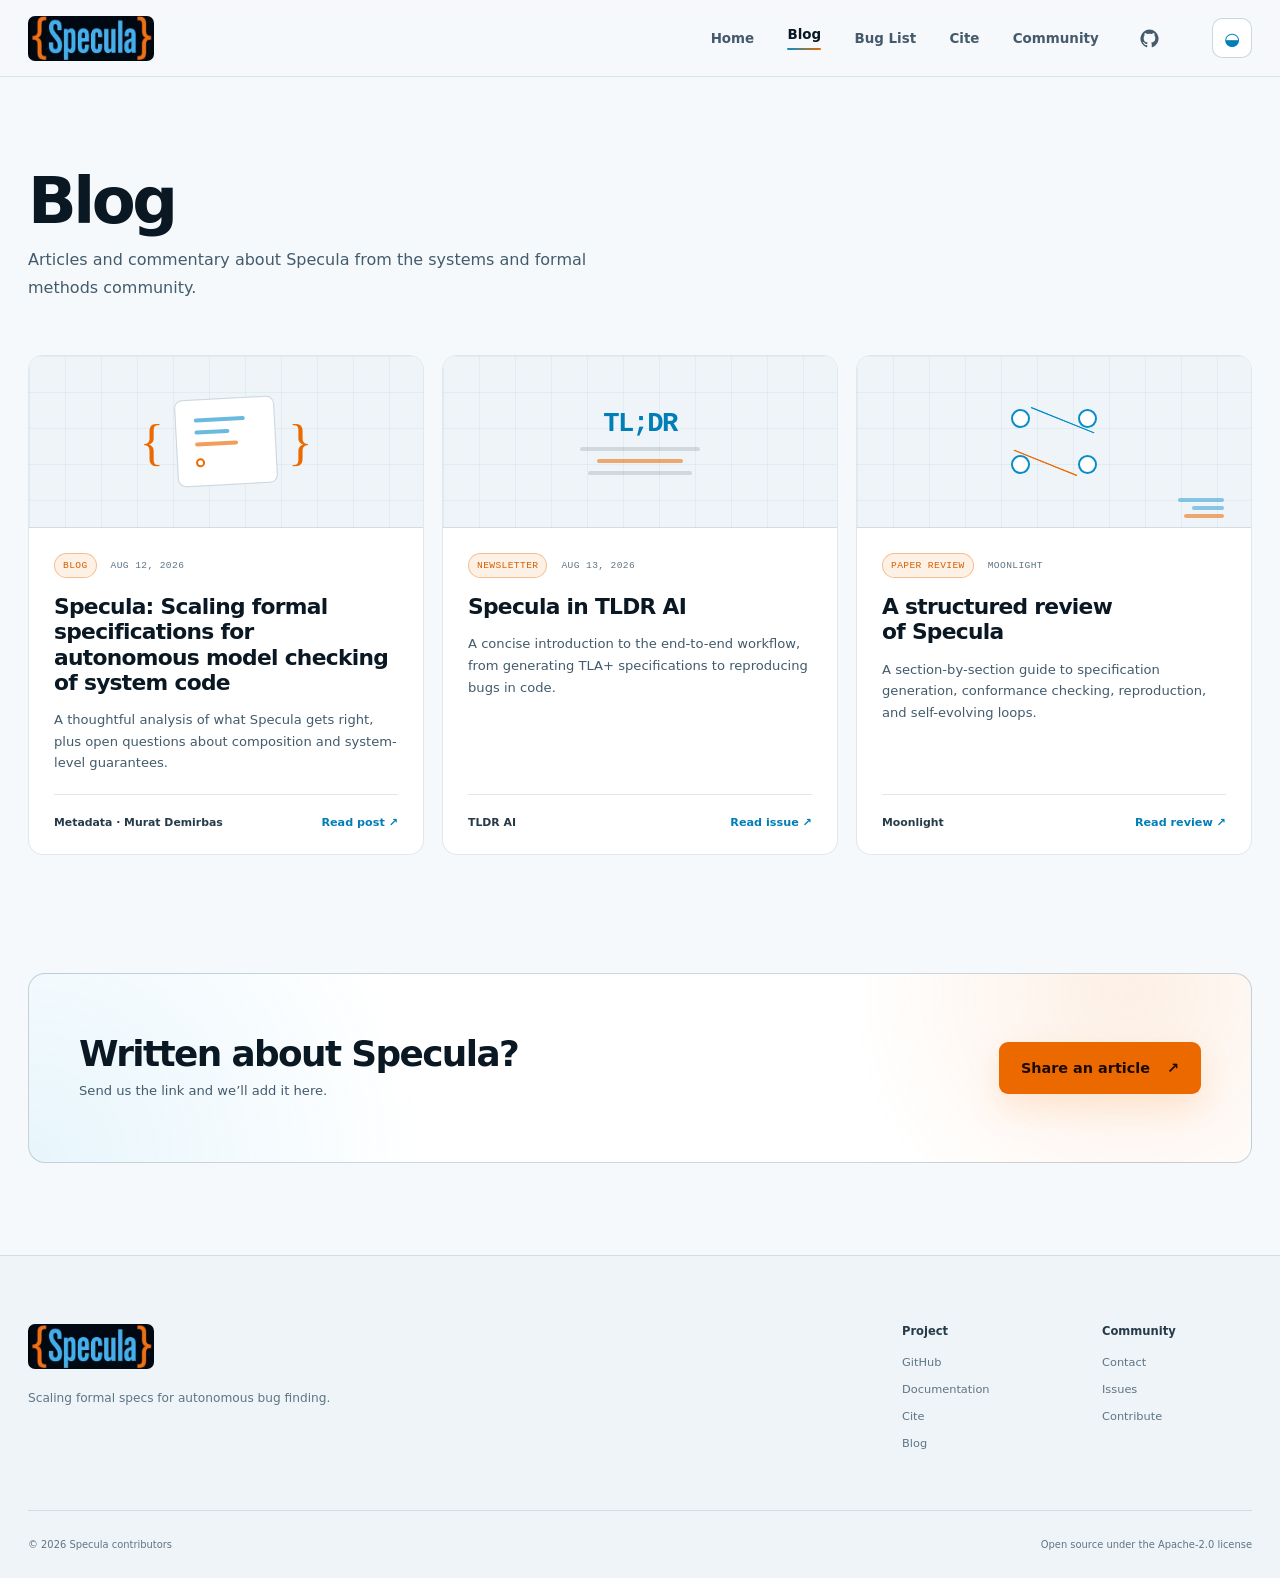
==== blog/index.html @ e52427b1 "Follow system color scheme by default" ====
<!doctype html>
<html lang="en" data-theme="dark">
  <head>
    <meta charset="UTF-8" />
    <meta name="viewport" content="width=device-width, initial-scale=1" />
    <meta
      name="description"
      content="Independent articles, reviews, and community perspectives about Specula."
    />
    <meta name="theme-color" content="#050d16" />
    <meta property="og:title" content="Specula Blog — Community writing and coverage" />
    <meta
      property="og:description"
      content="Independent articles, reviews, and community perspectives about Specula."
    />
    <meta property="og:type" content="website" />
    <meta property="og:url" content="https://specula.info/blog/" />
    <meta name="twitter:card" content="summary" />
    <meta name="twitter:title" content="Specula Blog — Community writing and coverage" />
    <meta
      name="twitter:description"
      content="Independent articles, reviews, and community perspectives about Specula."
    />
    <title>Specula Blog — Community writing and coverage</title>
    <link rel="icon" href="../assets/favicon.png" type="image/png" />
    <script>
      (() => {
        let savedTheme = null;
        try {
          savedTheme = localStorage.getItem("specula-theme");
        } catch (_) {}

        const theme =
          savedTheme === "light" || savedTheme === "dark"
            ? savedTheme
            : window.matchMedia?.("(prefers-color-scheme: dark)").matches
              ? "dark"
              : "light";

        document.documentElement.dataset.theme = theme;
        document
          .querySelector('meta[name="theme-color"]')
          ?.setAttribute("content", theme === "light" ? "#f6f9fb" : "#050d16");
      })();
    </script>
    <link rel="stylesheet" href="../styles.css" />
  </head>
  <body>
    <a class="skip-link" href="#main">Skip to content</a>

    <header class="site-header">
      <div class="nav-shell">
        <a class="brand" href="../" aria-label="Specula home">
          <img src="../assets/specula-wordmark.webp" alt="Specula" width="287" height="127" />
        </a>

        <nav aria-label="Primary navigation">
          <a href="../">Home</a>
          <a class="nav-current" href="./" aria-current="page">Blog</a>
          <a href="../#bugs">Bug List</a>
          <a href="../#cite">Cite</a>
          <a href="../#contact">Community</a>
          <a
            class="github-nav"
            href="https://github.com/specula-org/Specula"
            aria-label="Specula on GitHub"
            title="GitHub"
          >
            <svg viewBox="0 0 24 24" aria-hidden="true">
              <path d="M12 .7a11.5 11.5 0 0 0-3.64 22.4c.58.1.79-.25.79-.56v-2.23c-3.22.7-3.9-1.37-3.9-1.37-.53-1.34-1.29-1.7-1.29-1.7-1.05-.72.08-.7.08-.7 1.16.08 1.78 1.2 1.78 1.2 1.03 1.77 2.71 1.26 3.37.96.1-.75.4-1.26.74-1.55-2.58-.3-5.29-1.29-5.29-5.73 0-1.27.45-2.3 1.19-3.11-.12-.29-.52-1.47.11-3.08 0 0 .97-.31 3.16 1.19a10.9 10.9 0 0 1 5.76 0c2.19-1.5 3.16-1.19 3.16-1.19.63 1.61.23 2.79.11 3.08.74.81 1.19 1.84 1.19 3.11 0 4.45-2.72 5.43-5.3 5.72.42.36.79 1.06.79 2.14v3.26c0 .31.21.67.8.56A11.5 11.5 0 0 0 12 .7Z" />
            </svg>
          </a>
        </nav>

        <div class="header-actions">
          <button
            class="theme-toggle"
            type="button"
            aria-label="Switch to light mode"
            aria-pressed="false"
            title="Switch color theme"
          >
            <span class="theme-icon theme-icon-sun" aria-hidden="true">☼</span>
            <span class="theme-icon theme-icon-moon" aria-hidden="true">◒</span>
          </button>
        </div>
      </div>
    </header>

    <main id="main" class="blog-main">
      <section class="blog-hero section-shell" aria-labelledby="blog-title">
        <h1 id="blog-title" class="reveal">Blog</h1>
        <p class="blog-lede reveal">
          Articles and commentary about Specula from the systems and formal methods community.
        </p>
      </section>

      <section class="writing-section section-shell" aria-labelledby="writing-title">
        <h2 id="writing-title" class="sr-only">Writing about Specula</h2>
        <div class="writing-grid">
          <article class="writing-card reveal">
            <div class="writing-visual visual-metadata" aria-hidden="true">
              <span>{</span>
              <div><i></i><i></i><i></i><b></b></div>
              <span>}</span>
            </div>
            <div class="writing-copy">
              <div class="post-meta"><span class="post-kind">Blog</span><span>Aug 12, 2026</span></div>
              <h3>Specula: Scaling formal specifications for autonomous model checking of system code</h3>
              <p>
                A thoughtful analysis of what Specula gets right, plus open
                questions about composition and system-level guarantees.
              </p>
              <div class="writing-footer"><strong>Metadata · Murat Demirbas</strong><a href="https://muratbuffalo.blogspot.com/2026/08/specula-scaling-formal-specifications.html">Read post ↗</a></div>
            </div>
          </article>

          <article class="writing-card reveal">
            <div class="writing-visual visual-newsletter" aria-hidden="true">
              <strong>TL;DR</strong><span></span><span></span><span></span>
            </div>
            <div class="writing-copy">
              <div class="post-meta"><span class="post-kind">Newsletter</span><span>Aug 13, 2026</span></div>
              <h3>Specula in TLDR AI</h3>
              <p>
                A concise introduction to the end-to-end workflow, from
                generating TLA+ specifications to reproducing bugs in code.
              </p>
              <div class="writing-footer"><strong>TLDR AI</strong><a href="https://ai.tldr.tech/p/2026-08-13-tldr-ai">Read issue ↗</a></div>
            </div>
          </article>

          <article class="writing-card reveal">
            <div class="writing-visual visual-review" aria-hidden="true">
              <div><span></span><span></span><span></span><span></span></div>
              <i></i><i></i><i></i>
            </div>
            <div class="writing-copy">
              <div class="post-meta"><span class="post-kind">Paper review</span><span>Moonlight</span></div>
              <h3>A structured review of Specula</h3>
              <p>
                A section-by-section guide to specification generation,
                conformance checking, reproduction, and self-evolving loops.
              </p>
              <div class="writing-footer"><strong>Moonlight</strong><a href="https://www.themoonlight.io/en/review/specula-scaling-formal-specifications-for-autonomous-model-checking-of-system-code">Read review ↗</a></div>
            </div>
          </article>
        </div>
      </section>

      <section class="submit-writing submit-writing-compact section-shell reveal">
        <div>
          <h2>Written about Specula?</h2>
          <p>Send us the link and we’ll add it here.</p>
        </div>
        <a class="button button-primary" href="https://github.com/specula-org/Specula/issues">
          Share an article <span aria-hidden="true">↗</span>
        </a>
      </section>
    </main>

    <footer class="site-footer">
      <div class="section-shell footer-grid">
        <div class="footer-brand">
          <a class="brand" href="../" aria-label="Specula home">
            <img src="../assets/specula-wordmark.webp" alt="Specula" width="287" height="127" loading="lazy" decoding="async" />
          </a>
          <p>Scaling formal specs for autonomous bug finding.</p>
        </div>
        <div class="footer-links">
          <div>
            <strong>Project</strong>
            <a href="https://github.com/specula-org/Specula">GitHub</a>
            <a href="https://github.com/specula-org/Specula/blob/main/docs/Usage.md">Documentation</a>
            <a href="../#cite">Cite</a>
            <a href="./">Blog</a>
          </div>
          <div>
            <strong>Community</strong>
            <a href="../#contact">Contact</a>
            <a href="https://github.com/specula-org/Specula/issues">Issues</a>
            <a href="https://github.com/specula-org/Specula/blob/main/CONTRIBUTING.md">Contribute</a>
          </div>
        </div>
      </div>
      <div class="section-shell footer-bottom">
        <span>© 2026 Specula contributors</span>
        <span>Open source under the Apache-2.0 license</span>
      </div>
    </footer>

    <script src="../script.js" defer></script>
  </body>
</html>
---- styles.css ----
:root {
  color-scheme: dark;
  --bg: #050d16;
  --bg-elevated: #08131f;
  --surface: #0a1724;
  --surface-2: #0d1c2c;
  --surface-3: #102235;
  --text: #f3f7fa;
  --text-soft: #c9d5df;
  --muted: #8da1b2;
  --muted-strong: #a9b9c6;
  --line: rgba(139, 181, 211, 0.15);
  --line-strong: rgba(139, 181, 211, 0.26);
  --blue: #42baf3;
  --blue-bright: #74d1ff;
  --blue-faint: rgba(66, 186, 243, 0.1);
  --orange: #ff7900;
  --orange-bright: #ff9b3f;
  --orange-faint: rgba(255, 121, 0, 0.1);
  --green: #57d58c;
  --shadow: 0 28px 80px rgba(0, 0, 0, 0.38);
  --header-bg: rgba(5, 13, 22, 0.78);
  --grid-color: rgba(102, 163, 202, 0.055);
  --section-width: 1240px;
  font-family:
    Inter, "SF Pro Display", "SF Pro Text", ui-sans-serif, system-ui,
    -apple-system, BlinkMacSystemFont, "Segoe UI", sans-serif;
  font-synthesis: none;
}

:root[data-theme="light"] {
  color-scheme: light;
  --bg: #f6f9fb;
  --bg-elevated: #eef4f8;
  --surface: #ffffff;
  --surface-2: #f2f7fa;
  --surface-3: #e8f1f7;
  --text: #0a1824;
  --text-soft: #263a49;
  --muted: #5f7484;
  --muted-strong: #435b6c;
  --line: rgba(15, 65, 95, 0.12);
  --line-strong: rgba(15, 65, 95, 0.21);
  --blue: #078dca;
  --blue-bright: #007eb8;
  --blue-faint: rgba(20, 161, 224, 0.1);
  --orange: #ec6900;
  --orange-bright: #d65f00;
  --orange-faint: rgba(236, 105, 0, 0.1);
  --green: #14864a;
  --shadow: 0 26px 70px rgba(25, 67, 92, 0.14);
  --header-bg: rgba(246, 249, 251, 0.86);
  --grid-color: rgba(10, 94, 138, 0.055);
}

* {
  box-sizing: border-box;
}

html {
  background: var(--bg);
  overflow-x: clip;
  scroll-behavior: smooth;
  scroll-padding-top: 92px;
}

body {
  min-width: 320px;
  min-height: 100vh;
  margin: 0;
  overflow-x: hidden;
  color: var(--text);
  background: var(--bg);
  transition: color 220ms ease, background-color 220ms ease;
}

body::before {
  position: fixed;
  inset: 0;
  z-index: -2;
  content: "";
  pointer-events: none;
  background-image:
    linear-gradient(var(--grid-color) 1px, transparent 1px),
    linear-gradient(90deg, var(--grid-color) 1px, transparent 1px);
  background-size: 56px 56px;
  mask-image: linear-gradient(to bottom, black, transparent 90%);
}

body::after {
  position: absolute;
  top: -180px;
  left: 55%;
  z-index: -1;
  width: 760px;
  height: 640px;
  border-radius: 50%;
  content: "";
  pointer-events: none;
  background: radial-gradient(circle, rgba(52, 174, 233, 0.12), transparent 66%);
  transform: translateX(-20%);
}

button,
a {
  -webkit-tap-highlight-color: transparent;
}

button {
  color: inherit;
  font: inherit;
}

a {
  color: inherit;
  text-decoration: none;
}

a:focus-visible,
button:focus-visible {
  outline: 3px solid rgba(66, 186, 243, 0.54);
  outline-offset: 4px;
}

.skip-link {
  position: fixed;
  top: 10px;
  left: 10px;
  z-index: 100;
  padding: 10px 14px;
  border-radius: 7px;
  color: #06101a;
  background: var(--blue-bright);
  transform: translateY(-150%);
}

.skip-link:focus {
  transform: translateY(0);
}

.section-shell,
.nav-shell {
  width: min(var(--section-width), calc(100% - 56px));
  margin-inline: auto;
}

.site-header {
  position: sticky;
  top: 0;
  z-index: 50;
  border-bottom: 1px solid var(--line);
  background: var(--header-bg);
  backdrop-filter: blur(20px) saturate(140%);
}

.nav-shell {
  display: grid;
  grid-template-columns: auto 1fr auto;
  gap: 46px;
  align-items: center;
  min-height: 76px;
}

.brand {
  display: inline-flex;
  flex: 0 0 auto;
  overflow: hidden;
  align-items: center;
  width: 126px;
  height: 45px;
  border-radius: 7px;
  background: #030c15;
}

.brand img {
  display: block;
  width: 100%;
  height: auto;
}

nav {
  display: flex;
  gap: clamp(20px, 2.6vw, 36px);
  align-items: center;
  justify-content: flex-end;
  color: var(--muted-strong);
  font-size: 0.84rem;
  font-weight: 650;
}

nav a {
  transition: color 160ms ease;
}

nav a:hover {
  color: var(--text);
}

.nav-current {
  color: var(--text);
}

.nav-current::after {
  display: block;
  width: 100%;
  height: 2px;
  margin-top: 6px;
  border-radius: 2px;
  content: "";
  background: linear-gradient(90deg, var(--blue), var(--orange));
}

.github-nav {
  display: grid;
  width: 34px;
  height: 34px;
  place-items: center;
  border-radius: 8px;
}

.github-nav:hover {
  background: var(--blue-faint);
}

.github-nav svg {
  width: 19px;
  height: 19px;
  fill: currentColor;
}

.header-actions {
  display: flex;
  gap: 10px;
  align-items: center;
}

.theme-toggle {
  position: relative;
  display: grid;
  width: 40px;
  height: 40px;
  padding: 0;
  overflow: hidden;
  place-items: center;
  border: 1px solid var(--line-strong);
  border-radius: 10px;
  cursor: pointer;
  background: var(--surface);
  transition: border-color 160ms ease, transform 160ms ease;
}

.theme-toggle:hover {
  border-color: rgba(66, 186, 243, 0.52);
  transform: translateY(-1px);
}

.theme-icon {
  position: absolute;
  display: grid;
  place-items: center;
  color: var(--blue-bright);
  font-size: 1.12rem;
  transition: opacity 180ms ease, transform 220ms ease;
}

.theme-icon-sun {
  opacity: 1;
  transform: rotate(0deg) scale(1);
}

.theme-icon-moon {
  opacity: 0;
  transform: rotate(-50deg) scale(0.65);
}

:root[data-theme="light"] .theme-icon-sun {
  opacity: 0;
  transform: rotate(50deg) scale(0.65);
}

:root[data-theme="light"] .theme-icon-moon {
  opacity: 1;
  transform: rotate(0deg) scale(1);
}

.header-cta {
  display: inline-flex;
  gap: 11px;
  align-items: center;
  min-height: 40px;
  padding: 0 15px;
  border-radius: 9px;
  color: #1b0b00;
  background: var(--orange);
  font-size: 0.82rem;
  font-weight: 760;
  transition: background-color 160ms ease, transform 160ms ease;
}

.header-cta:hover {
  background: #ff8c22;
  transform: translateY(-1px);
}

.hero {
  display: grid;
  grid-template-columns: minmax(0, 0.94fr) minmax(520px, 1.06fr);
  gap: clamp(50px, 6vw, 90px);
  align-items: center;
  min-height: auto;
  padding-block: 80px 28px;
}

.hero-copy {
  position: relative;
  z-index: 2;
  max-width: 680px;
}

.hero-copy > h1 {
  margin-top: 0;
}

.eyebrow {
  display: flex;
  gap: 10px;
  align-items: center;
  margin: 0;
  color: var(--blue);
  font-family: ui-monospace, "SFMono-Regular", Menlo, Consolas, monospace;
  font-size: 0.7rem;
  font-weight: 680;
  letter-spacing: 0.09em;
  text-transform: uppercase;
}

.eyebrow > span {
  width: 17px;
  height: 2px;
  background: linear-gradient(90deg, var(--blue), var(--orange));
}

h1,
h2,
h3,
p {
  text-wrap: pretty;
}

h1 {
  max-width: 690px;
  margin: 26px 0 25px;
  font-size: clamp(3.35rem, 4.7vw, 5rem);
  font-weight: 740;
  line-height: 0.97;
  letter-spacing: -0.058em;
}

h1 span {
  display: block;
}

.hero-title-main {
  color: var(--text);
}

.hero-title-accent {
  margin-top: 0.14em;
  color: var(--blue-bright);
  font-size: 0.83em;
  line-height: 1.02;
}

.hero-title-accent em {
  color: var(--orange-bright);
  font-style: normal;
}

.hero-lede {
  max-width: 650px;
  margin: 0;
  color: var(--muted-strong);
  font-size: clamp(1.05rem, 1.4vw, 1.22rem);
  line-height: 1.72;
}

.hero-actions {
  display: flex;
  flex-wrap: wrap;
  gap: 13px;
  margin-top: 35px;
}

.button {
  display: inline-flex;
  gap: 17px;
  align-items: center;
  justify-content: center;
  min-height: 52px;
  padding-inline: 21px;
  border: 1px solid transparent;
  border-radius: 9px;
  font-size: 0.9rem;
  font-weight: 760;
  transition: border-color 160ms ease, background-color 160ms ease, transform 160ms ease;
}

.button:hover {
  transform: translateY(-2px);
}

.button-primary {
  color: #1b0b00;
  background: var(--orange);
  box-shadow: 0 14px 34px rgba(255, 121, 0, 0.15);
}

.button-primary:hover {
  background: #ff8c22;
}

.button-secondary {
  border-color: var(--line-strong);
  color: var(--text-soft);
  background: var(--surface);
}

.button-secondary:hover {
  border-color: rgba(66, 186, 243, 0.48);
  background: var(--surface-2);
}

.github-mark {
  color: var(--blue);
}

.hero-note {
  margin: 19px 0 0;
  color: var(--muted);
  font-size: 0.76rem;
}

.hero-visual {
  position: relative;
  min-width: 0;
}

.visual-glow {
  position: absolute;
  inset: 12% 3% 2% 12%;
  z-index: -1;
  border-radius: 40%;
  background: radial-gradient(circle at 45% 40%, rgba(58, 185, 246, 0.17), transparent 58%);
  filter: blur(25px);
}

.terminal-card {
  position: relative;
  overflow: hidden;
  border: 1px solid var(--line-strong);
  border-radius: 16px;
  background: linear-gradient(145deg, color-mix(in srgb, var(--surface-2) 96%, transparent), var(--surface));
  box-shadow: var(--shadow);
}

.terminal-card::before {
  position: absolute;
  top: 0;
  left: 8%;
  width: 76%;
  height: 1px;
  content: "";
  background: linear-gradient(90deg, transparent, var(--blue), transparent);
}

.terminal-bar {
  display: grid;
  grid-template-columns: 80px 1fr auto;
  align-items: center;
  min-height: 49px;
  padding-inline: 17px;
  border-bottom: 1px solid var(--line);
  color: var(--muted);
  font-family: ui-monospace, "SFMono-Regular", Menlo, Consolas, monospace;
  font-size: 0.66rem;
}

.window-dots {
  display: flex;
  gap: 6px;
}

.window-dots i {
  width: 7px;
  height: 7px;
  border-radius: 50%;
  background: var(--line-strong);
}

.window-dots i:first-child {
  background: var(--orange);
}

.terminal-state {
  display: inline-flex;
  gap: 7px;
  align-items: center;
  color: var(--muted-strong);
}

.terminal-state i {
  width: 6px;
  height: 6px;
  border-radius: 50%;
  background: var(--green);
  box-shadow: 0 0 12px color-mix(in srgb, var(--green) 45%, transparent);
}

.command-line {
  display: flex;
  gap: 13px;
  align-items: center;
  min-height: 64px;
  padding-inline: 20px;
  border-bottom: 1px solid var(--line);
  background: color-mix(in srgb, var(--blue-faint) 38%, transparent);
  font-family: ui-monospace, "SFMono-Regular", Menlo, Consolas, monospace;
  font-size: clamp(0.68rem, 1.05vw, 0.78rem);
}

.prompt {
  flex: 0 0 auto;
  color: var(--orange);
  font-weight: 750;
}

.command-line code {
  overflow: hidden;
  color: var(--text-soft);
  text-overflow: ellipsis;
  white-space: nowrap;
}

.run-steps {
  padding: 8px 20px;
  margin: 0;
  list-style: none;
}

.run-steps li {
  position: relative;
  display: grid;
  grid-template-columns: 30px 31px 1fr auto;
  gap: 12px;
  align-items: center;
  min-height: 78px;
  border-bottom: 1px solid var(--line);
}

.run-steps li:last-child {
  border-bottom: 0;
}

.run-steps li:not(:last-child)::after {
  position: absolute;
  bottom: -5px;
  left: 43px;
  z-index: 2;
  width: 1px;
  height: 11px;
  content: "";
  background: var(--line-strong);
}

.run-index,
.run-label,
.run-meta {
  font-family: ui-monospace, "SFMono-Regular", Menlo, Consolas, monospace;
}

.run-index {
  color: var(--muted);
  font-size: 0.62rem;
}

.run-icon {
  display: grid;
  width: 28px;
  height: 28px;
  place-items: center;
  border: 1px solid color-mix(in srgb, var(--blue) 36%, transparent);
  border-radius: 7px;
  color: var(--blue-bright);
  background: var(--blue-faint);
  font-size: 0.66rem;
  font-style: normal;
  font-weight: 780;
}

.run-label {
  display: block;
  margin-bottom: 5px;
  color: var(--muted);
  font-size: 0.58rem;
  letter-spacing: 0.06em;
}

.run-steps strong {
  display: block;
  color: var(--text-soft);
  font-size: 0.79rem;
  font-weight: 650;
}

.run-meta {
  color: var(--muted);
  font-size: 0.58rem;
}

.is-alert .run-icon {
  border-color: color-mix(in srgb, var(--orange) 48%, transparent);
  color: var(--orange-bright);
  background: var(--orange-faint);
}

.is-confirmed .run-icon {
  border-color: color-mix(in srgb, var(--green) 45%, transparent);
  color: var(--green);
  background: color-mix(in srgb, var(--green) 9%, transparent);
}

.is-confirmed .run-meta {
  color: var(--green);
}

.terminal-result {
  display: grid;
  grid-template-columns: 32px 1fr;
  gap: 12px;
  align-items: center;
  min-height: 67px;
  padding-inline: 20px;
  border-top: 1px solid color-mix(in srgb, var(--orange) 28%, transparent);
  background: var(--orange-faint);
}

.result-mark {
  display: grid;
  width: 28px;
  height: 28px;
  place-items: center;
  border: 1px solid color-mix(in srgb, var(--orange) 45%, transparent);
  border-radius: 50%;
  color: var(--orange-bright);
}

.terminal-result div > span {
  display: block;
  margin-bottom: 3px;
  color: var(--orange-bright);
  font-family: ui-monospace, "SFMono-Regular", Menlo, Consolas, monospace;
  font-size: 0.57rem;
  letter-spacing: 0.06em;
  text-transform: uppercase;
}

.terminal-result strong {
  color: var(--text-soft);
  font-size: 0.72rem;
  font-weight: 620;
}

.float-card {
  position: absolute;
  display: flex;
  gap: 9px;
  align-items: center;
  min-height: 38px;
  padding-inline: 12px;
  border: 1px solid var(--line-strong);
  border-radius: 9px;
  background: var(--surface);
  box-shadow: 0 16px 38px rgba(0, 0, 0, 0.2);
  font-family: ui-monospace, "SFMono-Regular", Menlo, Consolas, monospace;
  font-size: 0.57rem;
}

.float-card span {
  color: var(--blue);
}

.float-card strong {
  color: var(--text-soft);
  font-size: 0.64rem;
}

.float-card-model {
  top: 25%;
  right: -31px;
}

.float-card-bug {
  right: 34px;
  bottom: -22px;
}

.float-card-bug span {
  color: var(--orange);
}

/* Specula's hero illustration replaces the earlier terminal mockup. */
.hero-visual {
  display: grid;
  width: min(100%, 650px);
  min-width: 0;
  margin: 0;
  place-items: center;
  isolation: isolate;
}

.hero-visual::before {
  position: absolute;
  inset: 13% 9% 8% 11%;
  z-index: -2;
  border: 1px solid var(--line);
  border-radius: 50%;
  content: "";
  background:
    radial-gradient(circle at 50% 48%, var(--blue-faint), transparent 62%),
    color-mix(in srgb, var(--surface) 42%, transparent);
}

.hero-visual::after {
  position: absolute;
  inset: 20% 16% 15% 18%;
  z-index: -1;
  border: 1px dashed color-mix(in srgb, var(--blue) 22%, transparent);
  border-radius: 50%;
  content: "";
  animation: orbit-spin 36s linear infinite;
}

.hero-visual > img {
  display: block;
  width: 100%;
  height: auto;
  filter:
    drop-shadow(0 24px 34px rgba(0, 0, 0, 0.2))
    drop-shadow(0 0 22px color-mix(in srgb, var(--blue) 8%, transparent));
}

.hero-visual .visual-glow {
  inset: 18% 6% 10% 10%;
  z-index: -3;
  border-radius: 45%;
  background: radial-gradient(circle at 52% 46%, rgba(58, 185, 246, 0.2), transparent 64%);
  filter: blur(30px);
}

.illustration-label {
  position: absolute;
  display: flex;
  gap: 8px;
  align-items: center;
  min-height: 34px;
  padding: 7px 10px;
  border: 1px solid var(--line-strong);
  border-radius: 8px;
  background: color-mix(in srgb, var(--surface) 90%, transparent);
  box-shadow: 0 12px 30px rgba(0, 0, 0, 0.14);
  backdrop-filter: blur(10px);
  white-space: nowrap;
}

.illustration-label span {
  color: var(--orange);
  font-family: ui-monospace, "SFMono-Regular", Menlo, Consolas, monospace;
  font-size: 0.5rem;
}

.illustration-label strong {
  color: var(--text-soft);
  font-size: 0.62rem;
  font-weight: 680;
}

.label-code {
  top: 9%;
  left: 0;
}

.label-spec {
  bottom: 12%;
  left: 28%;
}

.label-check {
  top: 3%;
  right: 0;
}

.label-bug {
  right: 1%;
  bottom: 2%;
}

.sr-only {
  position: absolute;
  width: 1px;
  height: 1px;
  padding: 0;
  overflow: hidden;
  clip: rect(0, 0, 0, 0);
  white-space: nowrap;
  border: 0;
}

.signal-strip {
  padding-block: 20px 72px;
  border-bottom: 1px solid var(--line);
  background: color-mix(in srgb, var(--surface) 32%, transparent);
}

.signal-grid {
  display: grid;
  grid-template-columns: repeat(3, 1fr);
  gap: clamp(24px, 4vw, 58px);
}

.signal-grid > article {
  display: flex;
  flex-direction: column;
  align-items: center;
  min-height: 286px;
  padding: 35px 25px 31px;
  border: 1px solid transparent;
  border-radius: 18px;
  text-align: center;
  transition:
    border-color 180ms ease,
    background-color 180ms ease,
    box-shadow 180ms ease,
    transform 180ms ease;
}

.signal-grid > article:hover {
  border-color: var(--line);
  background: color-mix(in srgb, var(--surface) 76%, transparent);
  box-shadow: 0 22px 52px rgba(0, 0, 0, 0.09);
  transform: translateY(-4px);
}

.feature-icon {
  display: grid;
  width: 118px;
  height: 108px;
  margin-bottom: 23px;
  place-items: center;
}

.feature-icon img {
  display: block;
  width: 100%;
  height: 100%;
  object-fit: contain;
  filter: drop-shadow(0 12px 18px rgba(0, 0, 0, 0.12));
}

.signal-copy h2 {
  margin: 0 0 15px;
  color: var(--text);
  font-size: clamp(1.35rem, 1.8vw, 1.65rem);
  font-weight: 700;
  line-height: 1.16;
  letter-spacing: -0.025em;
}

.signal-copy p {
  max-width: 34ch;
  margin: 0;
  color: var(--muted-strong);
  font-size: 0.96rem;
  line-height: 1.68;
}

.value-section,
.outcomes-section,
.start-section {
  padding-block: 136px;
}

.section-heading {
  display: grid;
  grid-template-columns: 1.25fr 0.75fr;
  gap: clamp(50px, 9vw, 140px);
  align-items: end;
  margin-bottom: 64px;
}

.section-heading h2,
.outcomes-copy h2,
.start-copy h2,
.closing-section h2 {
  margin: 20px 0 0;
  font-size: clamp(2.45rem, 4.1vw, 4.25rem);
  line-height: 1.03;
  letter-spacing: -0.052em;
}

.section-heading > p,
.outcomes-copy > p,
.start-copy > p {
  margin: 0;
  color: var(--muted-strong);
  font-size: 0.98rem;
  line-height: 1.72;
}

.value-grid {
  display: grid;
  grid-template-columns: repeat(2, 1fr);
  gap: 18px;
}

.value-card {
  position: relative;
  display: grid;
  min-height: 500px;
  padding: 30px;
  overflow: hidden;
  border: 1px solid var(--line);
  border-radius: 15px;
  background: linear-gradient(145deg, var(--surface-2), var(--surface));
}

.value-card-wide {
  grid-column: 1 / -1;
  grid-template-columns: 0.95fr 1.05fr;
  gap: 65px;
  align-items: center;
  min-height: 430px;
}

.card-number {
  position: absolute;
  top: 25px;
  right: 27px;
  color: var(--muted);
  font-family: ui-monospace, "SFMono-Regular", Menlo, Consolas, monospace;
  font-size: 0.64rem;
}

.card-copy {
  position: relative;
  z-index: 2;
  align-self: end;
}

.value-card-wide .card-copy {
  align-self: center;
  padding-right: 34px;
}

.card-copy > p {
  margin: 0 0 12px;
  color: var(--orange);
  font-family: ui-monospace, "SFMono-Regular", Menlo, Consolas, monospace;
  font-size: 0.64rem;
  font-weight: 720;
  letter-spacing: 0.08em;
}

.card-copy h3 {
  max-width: 490px;
  margin: 0 0 15px;
  font-size: clamp(1.45rem, 2vw, 2.15rem);
  line-height: 1.13;
  letter-spacing: -0.032em;
}

.card-copy > span {
  display: block;
  max-width: 540px;
  color: var(--muted-strong);
  font-size: 0.88rem;
  line-height: 1.68;
}

.code-map {
  position: relative;
  display: grid;
  grid-template-columns: 1fr 72px 1fr;
  gap: 14px;
  align-items: center;
  min-height: 230px;
  padding: 22px;
}

.code-file,
.model-file {
  display: flex;
  flex-direction: column;
  gap: 15px;
  padding: 28px 22px;
  border: 1px solid var(--line-strong);
  border-radius: 11px;
  background: var(--bg-elevated);
  box-shadow: 0 16px 35px rgba(0, 0, 0, 0.13);
}

.code-file span,
.model-file i {
  display: block;
  height: 5px;
  border-radius: 4px;
  background: color-mix(in srgb, var(--blue) 38%, transparent);
}

.code-file span:nth-child(2),
.code-file span:nth-child(5),
.model-file i:nth-of-type(2) {
  width: 64%;
}

.code-file span:nth-child(3) {
  width: 82%;
  background: color-mix(in srgb, var(--orange) 46%, transparent);
}

.model-file b {
  color: var(--orange);
  font-family: ui-monospace, "SFMono-Regular", Menlo, Consolas, monospace;
  font-size: 0.6rem;
  letter-spacing: 0.06em;
}

.map-lines {
  display: flex;
  flex-direction: column;
  gap: 12px;
}

.map-lines i {
  position: relative;
  height: 1px;
  background: linear-gradient(90deg, var(--blue), var(--orange));
}

.map-lines i::after {
  position: absolute;
  top: -3px;
  right: 0;
  width: 7px;
  height: 7px;
  border-radius: 50%;
  content: "";
  background: var(--orange);
}

.state-space {
  position: relative;
  width: 290px;
  height: 245px;
  margin: 13px auto 0;
}

.state-space::before,
.state-space::after {
  position: absolute;
  inset: 32px 35px;
  border: 1px solid var(--line);
  border-radius: 50%;
  content: "";
}

.state-space::after {
  inset: 64px 70px;
}

.state-space span {
  position: absolute;
  z-index: 2;
  width: 12px;
  height: 12px;
  border: 2px solid var(--blue);
  border-radius: 50%;
  background: var(--surface-2);
  box-shadow: 0 0 16px color-mix(in srgb, var(--blue) 28%, transparent);
}

.state-space span:nth-child(1) { top: 22px; left: 137px; }
.state-space span:nth-child(2) { top: 56px; left: 65px; }
.state-space span:nth-child(3) { top: 70px; right: 50px; }
.state-space span:nth-child(4) { top: 116px; left: 122px; }
.state-space span:nth-child(5) { top: 127px; right: 22px; }
.state-space span:nth-child(6) { bottom: 57px; left: 48px; }
.state-space span:nth-child(7) { bottom: 30px; left: 138px; }
.state-space span:nth-child(8) { right: 67px; bottom: 67px; }
.state-space span:nth-child(9) {
  top: 106px;
  left: 186px;
  border-color: var(--orange);
  box-shadow: 0 0 24px color-mix(in srgb, var(--orange) 48%, transparent);
}

.state-space i {
  position: absolute;
  top: 92px;
  left: 64px;
  width: 164px;
  height: 82px;
  border-top: 1px solid color-mix(in srgb, var(--blue) 45%, transparent);
  border-right: 1px solid color-mix(in srgb, var(--orange) 50%, transparent);
  transform: skew(-25deg) rotate(11deg);
}

.trace-visual {
  position: relative;
  display: flex;
  flex-direction: column;
  gap: 30px;
  width: min(390px, 86%);
  margin: 31px auto 0;
  padding: 24px 25px 25px;
  border: 1px solid var(--line);
  border-radius: 11px;
  background: var(--bg-elevated);
}

.trace-visual div {
  display: grid;
  grid-template-columns: 25px 1fr auto;
  gap: 12px;
  align-items: center;
}

.trace-visual span {
  display: grid;
  width: 25px;
  height: 25px;
  place-items: center;
  border: 1px solid var(--line-strong);
  border-radius: 6px;
  color: var(--blue);
  font-family: ui-monospace, "SFMono-Regular", Menlo, Consolas, monospace;
  font-size: 0.58rem;
}

.trace-visual i {
  height: 1px;
  background: linear-gradient(90deg, var(--blue), var(--line-strong));
}

.trace-visual b {
  color: var(--muted);
  font-family: ui-monospace, "SFMono-Regular", Menlo, Consolas, monospace;
  font-size: 0.58rem;
  font-weight: 500;
}

.trace-visual div:nth-child(3) span,
.trace-visual div:nth-child(3) b {
  color: var(--orange);
}

.trace-visual div:nth-child(3) i {
  background: linear-gradient(90deg, var(--orange), var(--line-strong));
}

.trace-visual em {
  position: absolute;
  right: 18px;
  bottom: -15px;
  padding: 8px 11px;
  border: 1px solid color-mix(in srgb, var(--orange) 40%, transparent);
  border-radius: 7px;
  color: var(--orange-bright);
  background: var(--surface);
  font-family: ui-monospace, "SFMono-Regular", Menlo, Consolas, monospace;
  font-size: 0.57rem;
  font-style: normal;
}

.workflow-section {
  padding-block: 132px 142px;
  border-block: 1px solid var(--line);
  background: var(--bg-elevated);
}

.section-heading-centered {
  grid-template-columns: 1.15fr 0.65fr;
}

.workflow-track {
  position: relative;
  display: grid;
  grid-template-columns: repeat(4, 1fr);
  border: 1px solid var(--line);
  border-radius: 15px;
  background: var(--surface);
}

.workflow-track::before {
  position: absolute;
  top: 74px;
  right: 12%;
  left: 12%;
  z-index: 0;
  height: 1px;
  content: "";
  background: linear-gradient(90deg, var(--blue), var(--blue), var(--orange));
}

.workflow-step {
  position: relative;
  z-index: 1;
  min-height: 360px;
  padding: 38px 27px 28px;
  border-right: 1px solid var(--line);
}

.workflow-step:last-child {
  border-right: 0;
}

.step-id {
  position: absolute;
  top: 23px;
  right: 22px;
  color: var(--muted);
  font-family: ui-monospace, "SFMono-Regular", Menlo, Consolas, monospace;
  font-size: 0.58rem;
}

.step-symbol {
  display: grid;
  width: 74px;
  height: 74px;
  margin-bottom: 37px;
  place-items: center;
  border: 1px solid color-mix(in srgb, var(--blue) 45%, transparent);
  border-radius: 50%;
  color: var(--blue-bright);
  background: var(--surface);
  box-shadow: 0 0 0 9px var(--surface);
  font-family: ui-monospace, "SFMono-Regular", Menlo, Consolas, monospace;
  font-size: 0.92rem;
}

.step-symbol-orange {
  border-color: color-mix(in srgb, var(--orange) 50%, transparent);
  color: var(--orange-bright);
}

.workflow-step h3 {
  margin: 0 0 13px;
  font-size: 1.32rem;
  letter-spacing: -0.02em;
}

.workflow-step p {
  min-height: 93px;
  margin: 0 0 26px;
  color: var(--muted-strong);
  font-size: 0.81rem;
  line-height: 1.65;
}

.artifact {
  display: inline-flex;
  padding: 7px 9px;
  border: 1px solid color-mix(in srgb, var(--blue) 24%, transparent);
  border-radius: 6px;
  color: var(--blue);
  background: var(--blue-faint);
  font-family: ui-monospace, "SFMono-Regular", Menlo, Consolas, monospace;
  font-size: 0.58rem;
}

.artifact-orange {
  border-color: color-mix(in srgb, var(--orange) 25%, transparent);
  color: var(--orange-bright);
  background: var(--orange-faint);
}

.outcomes-panel {
  display: grid;
  grid-template-columns: 0.87fr 1.13fr;
  gap: clamp(60px, 10vw, 150px);
  align-items: center;
  padding: clamp(48px, 6vw, 76px);
  border: 1px solid var(--line);
  border-radius: 17px;
  background:
    radial-gradient(circle at 0 0, var(--blue-faint), transparent 35%),
    linear-gradient(145deg, var(--surface-2), var(--surface));
}

.outcomes-copy h2 {
  font-size: clamp(2.3rem, 3.6vw, 3.7rem);
}

.outcomes-copy > p {
  margin-top: 23px;
}

.outcome-links {
  display: flex;
  flex-wrap: wrap;
  gap: 25px;
  align-items: center;
}

.text-link {
  display: inline-flex;
  gap: 13px;
  align-items: center;
  margin-top: 28px;
  padding-bottom: 5px;
  border-bottom: 1px solid color-mix(in srgb, var(--blue) 38%, transparent);
  color: var(--blue-bright);
  font-size: 0.82rem;
  font-weight: 680;
}

.outcome-list {
  display: grid;
  grid-template-columns: repeat(2, 1fr);
  border: 1px solid var(--line);
  border-radius: 12px;
  background: var(--surface);
}

.outcome-list > div {
  min-height: 174px;
  padding: 23px;
  border-right: 1px solid var(--line);
  border-bottom: 1px solid var(--line);
}

.outcome-list > div:nth-child(2n) {
  border-right: 0;
}

.outcome-list > div:nth-child(n + 3) {
  border-bottom: 0;
}

.file-icon {
  display: grid;
  width: 34px;
  height: 34px;
  margin-bottom: 24px;
  place-items: center;
  border: 1px solid color-mix(in srgb, var(--blue) 35%, transparent);
  border-radius: 7px;
  color: var(--blue);
  background: var(--blue-faint);
  font-family: ui-monospace, "SFMono-Regular", Menlo, Consolas, monospace;
  font-size: 0.58rem;
}

.file-icon-orange {
  border-color: color-mix(in srgb, var(--orange) 40%, transparent);
  color: var(--orange);
  background: var(--orange-faint);
}

.outcome-list strong,
.outcome-list p {
  display: block;
}

.outcome-list strong {
  margin-bottom: 7px;
  font-size: 0.82rem;
}

.outcome-list p {
  margin: 0;
  color: var(--muted);
  font-size: 0.7rem;
}

.start-section {
  display: grid;
  grid-template-columns: 0.8fr 1.2fr;
  gap: clamp(60px, 9vw, 130px);
  align-items: center;
  padding-block: 118px 128px;
  border-top: 0;
}

.start-copy h2 {
  font-size: clamp(2.5rem, 3.85vw, 4rem);
}

.start-copy > p {
  margin-top: 24px;
}

.start-steps {
  display: flex;
  flex-direction: column;
  gap: 22px;
  padding: 0;
  margin: 34px 0 0;
  list-style: none;
}

.start-steps li {
  display: grid;
  grid-template-columns: 34px 1fr;
  gap: 15px;
  align-items: start;
}

.start-steps li > span {
  display: grid;
  width: 32px;
  height: 32px;
  place-items: center;
  border: 1px solid color-mix(in srgb, var(--blue) 35%, transparent);
  border-radius: 50%;
  color: var(--blue-bright);
  background: var(--blue-faint);
  font-family: ui-monospace, "SFMono-Regular", Menlo, Consolas, monospace;
  font-size: 0.66rem;
  font-weight: 720;
}

.start-steps strong {
  display: block;
  margin: 1px 0 4px;
  color: var(--text-soft);
  font-size: 0.9rem;
}

.start-steps p {
  margin: 0;
  color: var(--muted);
  font-size: 0.76rem;
  line-height: 1.55;
}

.start-copy > .text-link {
  margin-top: 31px;
}

.start-links {
  display: flex;
  flex-wrap: wrap;
  gap: 24px;
  align-items: center;
  margin-top: 31px;
}

.start-links .text-link {
  margin-top: 0;
}

.quickstart {
  overflow: hidden;
  border: 1px solid var(--line-strong);
  border-radius: 15px;
  background: var(--surface);
  box-shadow: var(--shadow);
}

.builder-controls {
  padding-inline: 22px;
}

.builder-row {
  display: grid;
  grid-template-columns: 86px 1fr;
  gap: 18px;
  align-items: center;
  min-height: 66px;
  padding-block: 12px;
  border-bottom: 1px solid var(--line);
}

.builder-row[hidden] {
  display: none;
}

.builder-label {
  color: var(--text-soft);
  font-size: 0.76rem;
  font-weight: 680;
}

.builder-options {
  display: flex;
  flex-wrap: wrap;
  gap: 7px;
  justify-content: flex-end;
}

.builder-options button {
  min-height: 34px;
  padding-inline: 11px;
  border: 1px solid var(--line-strong);
  border-radius: 8px;
  color: var(--muted-strong);
  cursor: pointer;
  background: var(--surface);
  font-size: 0.65rem;
  font-weight: 630;
  transition:
    border-color 150ms ease,
    color 150ms ease,
    background-color 150ms ease,
    transform 150ms ease;
}

.builder-options button:hover {
  border-color: color-mix(in srgb, var(--blue) 45%, transparent);
  color: var(--text);
  transform: translateY(-1px);
}

.builder-options button[aria-pressed="true"] {
  border-color: var(--blue);
  color: #06111b;
  background: var(--blue-bright);
  box-shadow: 0 7px 18px color-mix(in srgb, var(--blue) 16%, transparent);
}

.builder-options button[data-builder-source="keep"][aria-pressed="true"] {
  border-color: var(--orange);
  background: var(--orange);
}

.command-output {
  border-top: 1px solid var(--line);
}

.command-output-heading {
  display: flex;
  align-items: center;
  justify-content: space-between;
  min-height: 49px;
  padding-inline: 22px 14px;
  color: var(--text-soft);
  background: var(--surface-2);
  font-size: 0.75rem;
  font-weight: 680;
}

.command-copy {
  display: inline-flex;
  gap: 7px;
  align-items: center;
  min-height: 31px;
  padding-inline: 10px;
  border: 1px solid var(--line-strong);
  border-radius: 6px;
  color: var(--muted-strong);
  cursor: pointer;
  background: var(--surface);
  font-size: 0.61rem;
}

.command-copy:hover {
  border-color: color-mix(in srgb, var(--blue) 48%, transparent);
  color: var(--text);
}

.command-output pre {
  min-height: 154px;
  padding: 24px 22px;
  margin: 0;
  overflow: auto;
  color: var(--text-soft);
  background:
    linear-gradient(var(--grid-color) 1px, transparent 1px),
    color-mix(in srgb, var(--bg) 72%, var(--surface));
  background-size: 100% 28px;
}

.command-output code {
  font-family: ui-monospace, "SFMono-Regular", Menlo, Monaco, Consolas, "Liberation Mono", monospace;
  font-size: 0.75rem;
  line-height: 1.85;
  white-space: pre;
}

.builder-help {
  min-height: 51px;
  padding: 16px 22px;
  margin: 0;
  border-top: 1px solid var(--line);
  color: var(--muted);
  font-size: 0.65rem;
  line-height: 1.5;
}

.support-section {
  padding-block: 120px 132px;
  border-block: 1px solid var(--line);
  background: var(--bg-elevated);
}

.support-heading {
  max-width: 780px;
  margin: 0 auto 62px;
  text-align: center;
}

.support-heading .eyebrow {
  justify-content: center;
}

.support-heading h2 {
  margin: 20px 0 18px;
  font-size: clamp(2.5rem, 4vw, 4rem);
  line-height: 1.04;
  letter-spacing: -0.052em;
}

.support-heading > p {
  max-width: 650px;
  margin: 0 auto;
  color: var(--muted-strong);
  font-size: 1rem;
  line-height: 1.7;
}

.support-grid {
  display: grid;
  grid-template-columns: repeat(2, minmax(0, 1fr));
  gap: 22px;
  max-width: 1060px;
  margin-inline: auto;
}

.support-card {
  padding: 34px;
  border: 1px solid var(--line);
  border-radius: 16px;
  background: var(--surface);
  box-shadow: 0 20px 48px rgba(0, 0, 0, 0.08);
}

.support-card-heading {
  display: flex;
  gap: 16px;
  align-items: center;
  margin-bottom: 30px;
}

.support-card-heading p {
  margin: 0 0 5px;
  color: var(--blue);
  font-family: ui-monospace, "SFMono-Regular", Menlo, Consolas, monospace;
  font-size: 0.58rem;
  font-weight: 720;
  letter-spacing: 0.08em;
}

.support-card-heading h3 {
  margin: 0;
  font-size: 1.25rem;
  letter-spacing: -0.02em;
}

.support-symbol {
  display: grid;
  width: 48px;
  height: 48px;
  flex: 0 0 auto;
  place-items: center;
  border: 1px solid color-mix(in srgb, var(--blue) 32%, transparent);
  border-radius: 12px;
  color: var(--blue-bright);
  background: var(--blue-faint);
  font-family: ui-monospace, "SFMono-Regular", Menlo, Consolas, monospace;
  font-size: 1rem;
}

.support-symbol-orange {
  border-color: color-mix(in srgb, var(--orange) 34%, transparent);
  color: var(--orange);
  background: var(--orange-faint);
}

.support-items {
  display: grid;
  grid-template-columns: repeat(2, minmax(0, 1fr));
  gap: 11px;
}

.support-items > div {
  display: flex;
  gap: 12px;
  align-items: center;
  min-height: 61px;
  padding: 11px 13px;
  border: 1px solid var(--line);
  border-radius: 10px;
  background: var(--surface-2);
  transition: border-color 170ms ease, transform 170ms ease;
}

.support-items > div:hover {
  border-color: color-mix(in srgb, var(--blue) 42%, transparent);
  transform: translateY(-2px);
}

.support-items span {
  display: grid;
  min-width: 31px;
  height: 31px;
  padding-inline: 5px;
  place-items: center;
  border-radius: 7px;
  color: var(--blue-bright);
  background: var(--blue-faint);
  font-family: ui-monospace, "SFMono-Regular", Menlo, Consolas, monospace;
  font-size: 0.55rem;
  font-weight: 720;
}

.models-list span {
  color: var(--orange-bright);
  background: var(--orange-faint);
}

.support-items strong {
  overflow: hidden;
  color: var(--text-soft);
  font-size: 0.77rem;
  font-weight: 650;
  text-overflow: ellipsis;
  white-space: nowrap;
}

.support-note {
  margin: 21px 0 0;
  color: var(--muted);
  font-size: 0.68rem;
  line-height: 1.55;
}

.support-note a {
  color: var(--blue);
}

.bug-list-section {
  padding-block: 112px 46px;
}

.bug-placeholder {
  position: relative;
  display: grid;
  grid-template-columns: 0.82fr 1.18fr;
  gap: clamp(52px, 8vw, 110px);
  align-items: center;
  padding: clamp(42px, 6vw, 72px);
  overflow: hidden;
  border: 1px solid var(--line);
  border-radius: 17px;
  background:
    radial-gradient(circle at 100% 0, var(--orange-faint), transparent 26%),
    radial-gradient(circle at 0 100%, var(--blue-faint), transparent 32%),
    linear-gradient(145deg, var(--surface-2), var(--surface));
}

.bug-placeholder-copy h2,
.cite-copy h2 {
  margin: 20px 0 18px;
  font-size: clamp(2.2rem, 3.4vw, 3.45rem);
  line-height: 1.04;
  letter-spacing: -0.048em;
}

.bug-placeholder-copy > p,
.cite-copy > p {
  margin: 0;
  color: var(--muted-strong);
  font-size: 0.94rem;
  line-height: 1.7;
}

.bug-placeholder-table {
  overflow: hidden;
  border: 1px solid var(--line-strong);
  border-radius: 12px;
  background: var(--surface);
  box-shadow: 0 20px 52px rgba(0, 0, 0, 0.12);
}

.placeholder-row {
  display: grid;
  grid-template-columns: 0.85fr 1.25fr 0.75fr;
  gap: 20px;
  align-items: center;
  min-height: 59px;
  padding-inline: 18px;
  border-bottom: 1px solid var(--line);
}

.placeholder-row:last-child {
  border-bottom: 0;
}

.placeholder-head {
  min-height: 44px;
  color: var(--muted);
  background: var(--surface-2);
  font-family: ui-monospace, "SFMono-Regular", Menlo, Consolas, monospace;
  font-size: 0.58rem;
  letter-spacing: 0.05em;
  text-transform: uppercase;
}

.placeholder-row i {
  display: block;
  width: 76%;
  height: 7px;
  border-radius: 999px;
  background: color-mix(in srgb, var(--blue) 24%, transparent);
}

.placeholder-row i:nth-child(2) {
  width: 92%;
  background: color-mix(in srgb, var(--text-soft) 12%, transparent);
}

.placeholder-row b {
  color: var(--orange-bright);
  font-family: ui-monospace, "SFMono-Regular", Menlo, Consolas, monospace;
  font-size: 0.55rem;
  font-weight: 560;
}

.coming-soon {
  position: absolute;
  top: 20px;
  right: 22px;
  padding: 7px 10px;
  border: 1px solid color-mix(in srgb, var(--orange) 35%, transparent);
  border-radius: 999px;
  color: var(--orange-bright);
  background: var(--orange-faint);
  font-family: ui-monospace, "SFMono-Regular", Menlo, Consolas, monospace;
  font-size: 0.56rem;
  letter-spacing: 0.05em;
  text-transform: uppercase;
}

.cite-section {
  display: grid;
  grid-template-columns: 0.72fr 1.28fr;
  gap: clamp(58px, 9vw, 130px);
  align-items: center;
  padding-block: 112px 126px;
}

.bibtex-card {
  overflow: hidden;
  border: 1px solid var(--line-strong);
  border-radius: 14px;
  background: var(--surface);
  box-shadow: var(--shadow);
}

.bibtex-bar {
  display: flex;
  align-items: center;
  justify-content: space-between;
  min-height: 48px;
  padding-inline: 16px 11px;
  border-bottom: 1px solid var(--line);
  color: var(--muted);
  background: var(--surface-2);
  font-family: ui-monospace, "SFMono-Regular", Menlo, Consolas, monospace;
  font-size: 0.6rem;
  letter-spacing: 0.08em;
  text-transform: uppercase;
}

.bib-copy {
  display: inline-flex;
  gap: 7px;
  align-items: center;
  min-height: 31px;
  padding-inline: 10px;
  border: 1px solid var(--line-strong);
  border-radius: 6px;
  color: var(--muted-strong);
  cursor: pointer;
  background: var(--surface);
  font-size: 0.58rem;
  text-transform: none;
}

.bib-copy:hover {
  border-color: color-mix(in srgb, var(--blue) 48%, transparent);
  color: var(--text);
}

.bibtex-card pre {
  padding: 24px;
  margin: 0;
  overflow: auto;
  color: var(--text-soft);
  background:
    linear-gradient(var(--grid-color) 1px, transparent 1px),
    var(--surface);
  background-size: 100% 27px;
  font-family: ui-monospace, "SFMono-Regular", Menlo, Consolas, monospace;
  font-size: 0.68rem;
  line-height: 1.72;
  tab-size: 2;
}

.bibtex-card code {
  font: inherit;
}

.closing-section {
  display: flex;
  align-items: center;
  justify-content: space-between;
  min-height: 320px;
  margin: 100px auto;
  padding: clamp(48px, 6vw, 76px);
  overflow: hidden;
  border-radius: 17px;
  color: #06111b;
  background:
    radial-gradient(circle at 95% 10%, rgba(255, 255, 255, 0.3), transparent 25%),
    linear-gradient(120deg, #32aee8, #70d2ff 58%, #ff8a1d 140%);
}

.closing-section p {
  margin: 0;
  font-family: ui-monospace, "SFMono-Regular", Menlo, Consolas, monospace;
  font-size: 0.7rem;
  font-weight: 700;
  letter-spacing: 0.06em;
  text-transform: uppercase;
}

.closing-section h2 {
  max-width: 690px;
  margin-top: 15px;
  color: #06111b;
}

.contact-copy {
  display: block;
  max-width: 650px;
  margin-top: 20px;
  color: rgba(6, 17, 27, 0.72);
  font-size: 0.96rem;
  line-height: 1.65;
}

.button-inverse {
  flex: 0 0 auto;
  margin-left: 50px;
  border-color: rgba(3, 16, 27, 0.15);
  color: #f4f9fc;
  background: #07131e;
  box-shadow: 0 14px 32px rgba(5, 18, 29, 0.18);
}

.button-inverse:hover {
  background: #0d2131;
}

.site-footer {
  border-top: 1px solid var(--line);
  background: var(--bg-elevated);
}

.footer-grid {
  display: grid;
  grid-template-columns: 1fr auto;
  gap: 80px;
  padding-block: 68px 60px;
}

.footer-brand p {
  max-width: 330px;
  margin: 18px 0 0;
  color: var(--muted);
  font-size: 0.76rem;
}

.footer-links {
  display: grid;
  grid-template-columns: repeat(2, 150px);
  gap: 50px;
}

.footer-links > div {
  display: flex;
  flex-direction: column;
  gap: 13px;
}

.footer-links strong {
  margin-bottom: 4px;
  color: var(--text-soft);
  font-size: 0.72rem;
}

.footer-links a {
  color: var(--muted);
  font-size: 0.71rem;
  transition: color 160ms ease;
}

.footer-links a:hover {
  color: var(--blue);
}

.footer-bottom {
  display: flex;
  align-items: center;
  justify-content: space-between;
  min-height: 68px;
  border-top: 1px solid var(--line);
  color: var(--muted);
  font-size: 0.62rem;
}

.blog-main {
  min-height: 70vh;
}

.blog-hero {
  padding-block: 112px 82px;
  text-align: center;
}

.blog-hero .eyebrow {
  justify-content: center;
}

.blog-hero h1 {
  max-width: 970px;
  margin: 25px auto 23px;
  font-size: clamp(3.4rem, 6vw, 6.35rem);
  line-height: 0.98;
}

.blog-lede {
  max-width: 700px;
  margin: 0 auto;
  color: var(--muted-strong);
  font-size: clamp(1.02rem, 1.4vw, 1.18rem);
  line-height: 1.72;
}

.featured-writing {
  padding-bottom: 120px;
}

.featured-post {
  display: grid;
  grid-template-columns: 0.78fr 1.22fr;
  min-height: 470px;
  overflow: hidden;
  border: 1px solid var(--line-strong);
  border-radius: 18px;
  background: var(--surface);
  box-shadow: var(--shadow);
}

.featured-art {
  position: relative;
  display: flex;
  gap: 14px;
  align-items: center;
  justify-content: center;
  min-height: 100%;
  overflow: hidden;
  border-right: 1px solid var(--line);
  background:
    radial-gradient(circle at 55% 45%, rgba(66, 186, 243, 0.19), transparent 36%),
    linear-gradient(var(--grid-color) 1px, transparent 1px),
    linear-gradient(90deg, var(--grid-color) 1px, transparent 1px),
    var(--bg-elevated);
  background-size: auto, 42px 42px, 42px 42px, auto;
}

.featured-art::before,
.featured-art::after {
  position: absolute;
  width: 190px;
  height: 190px;
  border: 1px solid color-mix(in srgb, var(--blue) 25%, transparent);
  border-radius: 50%;
  content: "";
}

.featured-art::after {
  width: 280px;
  height: 280px;
  border-style: dashed;
  opacity: 0.55;
}

.art-brace {
  position: relative;
  z-index: 2;
  color: var(--orange);
  font-family: Georgia, serif;
  font-size: 5.1rem;
  font-weight: 400;
}

.art-spec {
  position: relative;
  z-index: 2;
  display: flex;
  flex-direction: column;
  gap: 12px;
  width: 150px;
  padding: 25px 20px;
  border: 1px solid var(--line-strong);
  border-radius: 10px;
  background: var(--surface);
  box-shadow: 0 22px 48px rgba(0, 0, 0, 0.26);
  transform: rotate(-3deg);
}

.art-spec > i {
  display: block;
  width: 82%;
  height: 5px;
  border-radius: 5px;
  background: color-mix(in srgb, var(--blue) 55%, transparent);
}

.art-spec > i:nth-child(2) {
  width: 58%;
}

.art-spec > i:nth-child(3) {
  width: 72%;
  background: color-mix(in srgb, var(--orange) 62%, transparent);
}

.art-spec > div {
  position: relative;
  display: flex;
  align-items: center;
  justify-content: space-between;
  margin-top: 13px;
}

.art-spec > div::before,
.art-spec > div::after {
  position: absolute;
  top: 50%;
  right: 13px;
  left: 13px;
  height: 1px;
  content: "";
  background: linear-gradient(90deg, var(--blue), var(--orange));
}

.art-spec b {
  z-index: 2;
  width: 15px;
  height: 15px;
  border: 2px solid var(--blue);
  border-radius: 50%;
  background: var(--surface);
}

.art-spec b:last-child {
  border-color: var(--orange);
}

.featured-art em {
  position: absolute;
  right: 20px;
  bottom: 18px;
  z-index: 3;
  color: var(--muted);
  font-family: ui-monospace, "SFMono-Regular", Menlo, Consolas, monospace;
  font-size: 0.6rem;
  font-style: normal;
  letter-spacing: 0.08em;
  text-transform: uppercase;
}

.featured-copy {
  display: flex;
  flex-direction: column;
  justify-content: center;
  padding: clamp(42px, 6vw, 75px);
}

.post-meta {
  display: flex;
  flex-wrap: wrap;
  gap: 9px 14px;
  align-items: center;
  margin-bottom: 20px;
  color: var(--muted);
  font-family: ui-monospace, "SFMono-Regular", Menlo, Consolas, monospace;
  font-size: 0.6rem;
  letter-spacing: 0.04em;
  text-transform: uppercase;
}

.post-kind {
  display: inline-flex;
  padding: 6px 8px;
  border: 1px solid color-mix(in srgb, var(--orange) 38%, transparent);
  border-radius: 999px;
  color: var(--orange-bright);
  background: var(--orange-faint);
}

.featured-copy h2 {
  max-width: 690px;
  margin: 0 0 20px;
  font-size: clamp(2rem, 3.2vw, 3.45rem);
  line-height: 1.06;
  letter-spacing: -0.045em;
}

.featured-copy > p {
  max-width: 680px;
  margin: 0;
  color: var(--muted-strong);
  font-size: 0.96rem;
  line-height: 1.72;
}

.post-footer {
  display: flex;
  align-items: end;
  justify-content: space-between;
  gap: 25px;
  margin-top: 38px;
  padding-top: 22px;
  border-top: 1px solid var(--line);
}

.post-footer div {
  display: flex;
  flex-direction: column;
  gap: 4px;
}

.post-footer strong {
  color: var(--text-soft);
  font-size: 0.76rem;
}

.post-footer div span {
  color: var(--muted);
  font-size: 0.66rem;
}

.post-footer > a,
.coverage-source a {
  color: var(--blue-bright);
  font-size: 0.76rem;
  font-weight: 680;
  white-space: nowrap;
}

.coverage-section {
  padding-block: 115px 125px;
  border-block: 1px solid var(--line);
}

.coverage-heading {
  max-width: 720px;
  margin-bottom: 52px;
}

.coverage-heading h2 {
  margin: 20px 0 16px;
  font-size: clamp(2.45rem, 4vw, 4rem);
  line-height: 1.04;
  letter-spacing: -0.05em;
}

.coverage-heading > p {
  margin: 0;
  color: var(--muted-strong);
  font-size: 0.98rem;
  line-height: 1.68;
}

.coverage-grid {
  display: grid;
  grid-template-columns: repeat(2, minmax(0, 1fr));
  gap: 19px;
}

.coverage-card {
  position: relative;
  display: flex;
  flex-direction: column;
  min-height: 340px;
  padding: 34px;
  overflow: hidden;
  border: 1px solid var(--line);
  border-radius: 15px;
  background: linear-gradient(145deg, var(--surface-2), var(--surface));
  transition: border-color 180ms ease, transform 180ms ease, box-shadow 180ms ease;
}

.coverage-card:hover {
  border-color: color-mix(in srgb, var(--blue) 40%, transparent);
  box-shadow: 0 22px 52px rgba(0, 0, 0, 0.1);
  transform: translateY(-4px);
}

.coverage-index {
  position: absolute;
  top: 24px;
  right: 25px;
  color: var(--muted);
  font-family: ui-monospace, "SFMono-Regular", Menlo, Consolas, monospace;
  font-size: 0.59rem;
}

.coverage-card h3 {
  max-width: 520px;
  margin: 0 0 15px;
  padding-right: 25px;
  font-size: clamp(1.35rem, 2vw, 1.85rem);
  line-height: 1.16;
  letter-spacing: -0.03em;
}

.coverage-card > p {
  margin: 0;
  color: var(--muted-strong);
  font-size: 0.84rem;
  line-height: 1.68;
}

.coverage-source {
  display: flex;
  align-items: center;
  justify-content: space-between;
  gap: 25px;
  margin-top: auto;
  padding-top: 26px;
  border-top: 1px solid var(--line);
}

.coverage-source strong {
  color: var(--text-soft);
  font-size: 0.75rem;
}

.submit-writing {
  display: flex;
  align-items: center;
  justify-content: space-between;
  gap: 60px;
  min-height: 260px;
  margin-block: 95px;
  padding: clamp(42px, 6vw, 68px);
  overflow: hidden;
  border: 1px solid var(--line-strong);
  border-radius: 17px;
  background:
    radial-gradient(circle at 90% 10%, var(--orange-faint), transparent 25%),
    radial-gradient(circle at 0 100%, var(--blue-faint), transparent 32%),
    var(--surface);
}

.submit-writing p {
  margin: 0;
  color: var(--orange-bright);
  font-family: ui-monospace, "SFMono-Regular", Menlo, Consolas, monospace;
  font-size: 0.65rem;
  font-weight: 700;
  letter-spacing: 0.07em;
  text-transform: uppercase;
}

.submit-writing h2 {
  max-width: 650px;
  margin: 13px 0 0;
  font-size: clamp(2rem, 3.2vw, 3.25rem);
  line-height: 1.05;
  letter-spacing: -0.045em;
}

.reveal {
  opacity: 1;
  transform: none;
}

.motion-ready .reveal {
  opacity: 0;
  transform: translateY(18px);
  transition:
    opacity 680ms cubic-bezier(0.22, 1, 0.36, 1),
    transform 680ms cubic-bezier(0.22, 1, 0.36, 1);
  transition-delay: var(--reveal-delay, 0ms);
}

.motion-ready .reveal.is-visible {
  opacity: 1;
  transform: translateY(0);
}

@keyframes reveal-up {
  from {
    opacity: 0;
    transform: translateY(14px);
  }
  to {
    opacity: 1;
    transform: translateY(0);
  }
}

@keyframes orbit-spin {
  to {
    transform: rotate(360deg);
  }
}

@media (max-width: 1100px) {
  nav a:nth-child(-n + 2) {
    display: none;
  }

  .hero {
    grid-template-columns: 1fr;
    gap: 70px;
    padding-block: 72px 24px;
  }

  .hero-copy {
    max-width: 800px;
  }

  .hero-visual {
    max-width: 620px;
  }

  .float-card-model {
    right: -22px;
  }

  .section-heading {
    grid-template-columns: 1fr 0.7fr;
  }

  .workflow-track {
    grid-template-columns: repeat(2, 1fr);
  }

  .workflow-track::before {
    display: none;
  }

  .workflow-step:nth-child(2) {
    border-right: 0;
  }

  .workflow-step:nth-child(-n + 2) {
    border-bottom: 1px solid var(--line);
  }

  .outcomes-panel,
  .start-section {
    grid-template-columns: 1fr;
  }

  .outcomes-copy,
  .start-copy {
    max-width: 720px;
  }

  nav a:nth-child(-n + 2) {
    display: inline-flex;
  }
}

@media (min-width: 840px) and (max-width: 1100px) {
  .hero {
    grid-template-columns: minmax(0, 0.96fr) minmax(390px, 1.04fr);
    gap: clamp(28px, 4vw, 46px);
    padding-block: 68px 18px;
  }

  .hero-copy {
    max-width: 520px;
  }

  .hero-visual {
    max-width: 520px;
  }
}

@media (max-width: 900px) {
  .support-grid {
    grid-template-columns: 1fr;
    max-width: 620px;
  }

  .bug-placeholder,
  .cite-section {
    grid-template-columns: 1fr;
  }

  .bug-placeholder-copy,
  .cite-copy {
    max-width: 680px;
  }

  .featured-post {
    grid-template-columns: 1fr;
  }

  .featured-art {
    min-height: 360px;
    border-right: 0;
    border-bottom: 1px solid var(--line);
  }
}

@media (max-width: 760px) {
  body::after {
    left: 0;
    width: 100%;
    transform: none;
  }

  .section-shell,
  .nav-shell {
    width: min(100% - 36px, var(--section-width));
  }

  .nav-shell {
    grid-template-columns: auto 1fr auto;
    gap: 14px;
    min-height: 70px;
  }

  .brand {
    width: 105px;
    height: 39px;
  }

  nav {
    justify-content: flex-end;
  }

  nav a {
    display: none;
  }

  nav a:last-child {
    display: inline;
  }

  nav .github-nav {
    display: grid;
  }

  .header-cta {
    display: none;
  }

  .hero {
    gap: 56px;
    min-height: auto;
    padding-block: 72px 86px;
  }

  h1 {
    font-size: clamp(3rem, 14.5vw, 4.6rem);
  }

  .hero-lede {
    font-size: 1rem;
  }

  .hero-actions,
  .hero-actions .button {
    width: 100%;
  }

  .hero-visual {
    width: 100%;
    margin-left: 0;
  }

  .illustration-label {
    padding: 6px 8px;
  }

  .illustration-label strong {
    font-size: 0.55rem;
  }

  .label-spec {
    bottom: 9%;
    left: 20%;
  }

  .label-bug {
    right: 0;
    bottom: 0;
  }

  .float-card {
    display: none;
  }

  .terminal-bar {
    grid-template-columns: 64px 1fr auto;
    padding-inline: 12px;
  }

  .terminal-bar > span:nth-child(2) {
    overflow: hidden;
    text-overflow: ellipsis;
    white-space: nowrap;
  }

  .command-line {
    padding-inline: 14px;
  }

  .run-steps {
    padding-inline: 13px;
  }

  .run-steps li {
    grid-template-columns: 27px 30px 1fr;
    min-height: 76px;
  }

  .run-meta {
    display: none;
  }

  .terminal-result {
    padding-inline: 14px;
  }

  .signal-grid {
    grid-template-columns: 1fr;
  }

  .signal-grid > article,
  .signal-grid > article:first-child {
    min-height: 260px;
    padding: 32px 22px;
    border: 1px solid var(--line);
    background: color-mix(in srgb, var(--surface) 66%, transparent);
  }

  .signal-strip {
    padding-block: 50px 62px;
  }

  .signal-copy p {
    max-width: 36ch;
  }

  .value-section,
  .outcomes-section,
  .start-section {
    padding-block: 90px;
  }

  .section-heading,
  .section-heading-centered {
    grid-template-columns: 1fr;
    gap: 27px;
    margin-bottom: 45px;
  }

  .section-heading h2,
  .outcomes-copy h2,
  .start-copy h2,
  .closing-section h2 {
    font-size: clamp(2.35rem, 10vw, 3.5rem);
  }

  .value-grid {
    grid-template-columns: 1fr;
  }

  .value-card,
  .value-card-wide {
    grid-column: auto;
    grid-template-columns: 1fr;
    min-height: 490px;
    padding: 24px;
  }

  .value-card-wide {
    gap: 15px;
  }

  .value-card-wide .card-copy {
    align-self: end;
    padding-right: 0;
  }

  .code-map {
    min-height: 210px;
    padding: 19px 0 0;
  }

  .code-file,
  .model-file {
    padding: 23px 15px;
  }

  .state-space {
    max-width: 100%;
  }

  .workflow-section {
    padding-block: 90px;
  }

  .workflow-track {
    grid-template-columns: 1fr;
  }

  .workflow-step,
  .workflow-step:nth-child(2) {
    min-height: 320px;
    border-right: 0;
    border-bottom: 1px solid var(--line);
  }

  .workflow-step:last-child {
    border-bottom: 0;
  }

  .workflow-step p {
    min-height: auto;
  }

  .outcomes-panel {
    gap: 50px;
    padding: 35px 23px;
  }

  .outcome-links {
    align-items: flex-start;
    flex-direction: column;
    gap: 0;
  }

  .outcome-list {
    grid-template-columns: 1fr;
  }

  .outcome-list > div,
  .outcome-list > div:nth-child(2n),
  .outcome-list > div:nth-child(n + 3) {
    min-height: 148px;
    border-right: 0;
    border-bottom: 1px solid var(--line);
  }

  .outcome-list > div:last-child {
    border-bottom: 0;
  }

  .start-section {
    gap: 55px;
  }

  .builder-controls {
    padding-inline: 16px;
  }

  .builder-row {
    grid-template-columns: 1fr;
    gap: 9px;
    align-items: start;
    min-height: auto;
    padding-block: 16px;
  }

  .builder-options {
    justify-content: flex-start;
  }

  .command-output-heading {
    padding-inline: 16px 10px;
  }

  .command-output pre {
    min-height: 145px;
    padding: 20px 16px;
  }

  .command-output code {
    font-size: 0.66rem;
  }

  .builder-help {
    padding-inline: 16px;
  }

  .blog-hero {
    padding-block: 82px 62px;
  }

  .blog-hero h1 {
    font-size: clamp(3rem, 14vw, 4.8rem);
  }

  .featured-writing {
    padding-bottom: 88px;
  }

  .featured-art {
    min-height: 300px;
  }

  .featured-copy {
    padding: 34px 23px;
  }

  .post-footer,
  .coverage-source {
    align-items: flex-start;
    flex-direction: column;
  }

  .coverage-section {
    padding-block: 85px 92px;
  }

  .coverage-grid {
    grid-template-columns: 1fr;
  }

  .coverage-card {
    min-height: 315px;
    padding: 28px 23px;
  }

  .submit-writing {
    align-items: flex-start;
    flex-direction: column;
    gap: 34px;
    margin-block: 70px;
    padding: 38px 24px;
  }

  .submit-writing .button {
    width: 100%;
  }

  .support-section {
    padding-block: 88px 96px;
  }

  .support-heading {
    margin-bottom: 42px;
  }

  .support-heading h2 {
    font-size: clamp(2.35rem, 10vw, 3.5rem);
  }

  .support-card {
    padding: 25px 20px;
  }

  .bug-list-section {
    padding-block: 78px 28px;
  }

  .bug-placeholder {
    gap: 42px;
    padding: 54px 22px 28px;
  }

  .bug-placeholder-copy h2,
  .cite-copy h2 {
    font-size: clamp(2.25rem, 10vw, 3.4rem);
  }

  .placeholder-row {
    grid-template-columns: 0.8fr 1.1fr 0.8fr;
    gap: 10px;
    padding-inline: 12px;
  }

  .cite-section {
    gap: 44px;
    padding-block: 82px 94px;
  }

  .bibtex-card pre {
    padding: 19px 16px;
    font-size: 0.6rem;
  }

  .command-panel {
    min-height: 260px;
    padding: 53px 18px 24px;
  }

  .copy-button {
    top: 14px;
  }

  .command-row {
    font-size: 0.64rem;
  }

  .quickstart-footer {
    align-items: flex-start;
    flex-direction: column;
    gap: 8px;
    justify-content: center;
  }

  .closing-section {
    flex-direction: column;
    gap: 40px;
    align-items: flex-start;
    min-height: 380px;
    margin: 70px auto;
    padding: 40px 26px;
  }

  .button-inverse {
    width: 100%;
    margin-left: 0;
  }

  .footer-grid {
    grid-template-columns: 1fr;
    gap: 50px;
  }

  .footer-links {
    grid-template-columns: repeat(2, 1fr);
    gap: 30px;
  }

  .footer-bottom {
    flex-direction: column;
    gap: 7px;
    align-items: flex-start;
    justify-content: center;
  }
}

@media (max-width: 520px) {
  .support-items {
    grid-template-columns: 1fr;
  }
}

/* Compact article index used by the Blog page. */
.blog-hero {
  padding-block: 92px 54px;
  text-align: left;
}

.blog-hero h1 {
  max-width: none;
  margin: 0 0 13px;
  font-size: clamp(3rem, 5vw, 4.7rem);
  line-height: 1;
  letter-spacing: -0.055em;
}

.blog-lede {
  max-width: 690px;
  margin: 0;
  font-size: 1rem;
}

.writing-section {
  padding-bottom: 118px;
}

.writing-grid {
  display: grid;
  grid-template-columns: repeat(3, minmax(0, 1fr));
  gap: 18px;
}

.writing-card {
  display: flex;
  min-width: 0;
  min-height: 500px;
  overflow: hidden;
  flex-direction: column;
  border: 1px solid var(--line);
  border-radius: 15px;
  background: var(--surface);
  transition: border-color 180ms ease, box-shadow 180ms ease, transform 180ms ease;
}

.writing-card:hover {
  border-color: color-mix(in srgb, var(--blue) 42%, transparent);
  box-shadow: 0 22px 52px rgba(0, 0, 0, 0.11);
  transform: translateY(-4px);
}

.writing-visual {
  position: relative;
  display: grid;
  min-height: 172px;
  overflow: hidden;
  place-items: center;
  border-bottom: 1px solid var(--line);
  background:
    linear-gradient(var(--grid-color) 1px, transparent 1px),
    linear-gradient(90deg, var(--grid-color) 1px, transparent 1px),
    var(--bg-elevated);
  background-size: 36px 36px;
}

.visual-metadata {
  display: flex;
  gap: 12px;
  align-items: center;
  justify-content: center;
}

.visual-metadata > span {
  color: var(--orange);
  font-family: Georgia, serif;
  font-size: 3.2rem;
}

.visual-metadata > div {
  display: flex;
  flex-direction: column;
  gap: 8px;
  width: 100px;
  padding: 18px;
  border: 1px solid var(--line-strong);
  border-radius: 8px;
  background: var(--surface);
  transform: rotate(-3deg);
}

.visual-metadata i {
  display: block;
  width: 82%;
  height: 4px;
  border-radius: 4px;
  background: color-mix(in srgb, var(--blue) 60%, transparent);
}

.visual-metadata i:nth-child(2) {
  width: 56%;
}

.visual-metadata i:nth-child(3) {
  width: 70%;
  background: color-mix(in srgb, var(--orange) 65%, transparent);
}

.visual-metadata b {
  width: 9px;
  height: 9px;
  margin-top: 4px;
  border: 2px solid var(--orange);
  border-radius: 50%;
}

.visual-newsletter {
  align-content: center;
  gap: 8px;
}

.visual-newsletter strong {
  color: var(--blue-bright);
  font-family: ui-monospace, "SFMono-Regular", Menlo, Consolas, monospace;
  font-size: 1.7rem;
  letter-spacing: -0.06em;
}

.visual-newsletter span {
  display: block;
  width: 120px;
  height: 4px;
  border-radius: 4px;
  background: color-mix(in srgb, var(--text-soft) 15%, transparent);
}

.visual-newsletter span:nth-of-type(2) {
  width: 86px;
  background: color-mix(in srgb, var(--orange) 55%, transparent);
}

.visual-newsletter span:nth-of-type(3) {
  width: 104px;
}

.visual-review > div {
  position: relative;
  display: grid;
  grid-template-columns: repeat(2, 19px);
  gap: 27px 48px;
}

.visual-review > div::before,
.visual-review > div::after {
  position: absolute;
  inset: 9px;
  content: "";
  border-top: 1px solid var(--blue);
  border-bottom: 1px solid var(--orange);
  transform: rotate(22deg);
}

.visual-review span {
  z-index: 2;
  width: 19px;
  height: 19px;
  border: 2px solid var(--blue);
  border-radius: 50%;
  background: var(--surface);
}

.visual-review i {
  position: absolute;
  right: 27px;
  bottom: 25px;
  width: 46px;
  height: 4px;
  border-radius: 4px;
  background: color-mix(in srgb, var(--blue) 45%, transparent);
}

.visual-review i:nth-of-type(2) {
  bottom: 17px;
  width: 32px;
}

.visual-review i:nth-of-type(3) {
  bottom: 9px;
  width: 40px;
  background: color-mix(in srgb, var(--orange) 55%, transparent);
}

.writing-copy {
  display: flex;
  flex: 1;
  flex-direction: column;
  padding: 25px;
}

.writing-copy .post-meta {
  margin-bottom: 16px;
}

.writing-copy h3 {
  margin: 0 0 14px;
  font-size: clamp(1.25rem, 1.7vw, 1.55rem);
  line-height: 1.16;
  letter-spacing: -0.032em;
}

.writing-copy > p {
  margin: 0;
  color: var(--muted-strong);
  font-size: 0.82rem;
  line-height: 1.65;
}

.writing-footer {
  display: flex;
  align-items: center;
  justify-content: space-between;
  gap: 15px;
  margin-top: auto;
  padding-top: 21px;
  border-top: 1px solid var(--line);
}

.writing-footer strong {
  overflow: hidden;
  color: var(--text-soft);
  font-size: 0.68rem;
  font-weight: 620;
  text-overflow: ellipsis;
  white-space: nowrap;
}

.writing-footer a {
  color: var(--blue-bright);
  font-size: 0.7rem;
  font-weight: 680;
  white-space: nowrap;
}

.submit-writing-compact {
  min-height: 190px;
  margin-block: 0 92px;
  padding: 42px 50px;
}

.submit-writing-compact h2 {
  margin: 0 0 8px;
  font-size: clamp(1.8rem, 2.8vw, 2.7rem);
}

.submit-writing-compact p {
  margin: 0;
  color: var(--muted-strong);
  font-family: inherit;
  font-size: 0.82rem;
  font-weight: 400;
  letter-spacing: 0;
  line-height: 1.5;
  text-transform: none;
}

@media (max-width: 1100px) {
  .writing-grid {
    grid-template-columns: repeat(2, minmax(0, 1fr));
  }
}

@media (max-width: 760px) {
  .blog-hero {
    padding-block: 72px 42px;
  }

  .blog-hero h1 {
    font-size: 3.25rem;
  }

  .writing-section {
    padding-bottom: 82px;
  }

  .writing-grid {
    grid-template-columns: 1fr;
  }

  .writing-card {
    min-height: 465px;
  }

  .submit-writing-compact {
    margin-bottom: 70px;
    padding: 32px 23px;
  }
}

@media (prefers-reduced-motion: reduce) {
  html {
    scroll-behavior: auto;
  }

  *,
  *::before,
  *::after {
    scroll-behavior: auto !important;
    animation-duration: 0.01ms !important;
    animation-iteration-count: 1 !important;
    transition-duration: 0.01ms !important;
  }
}
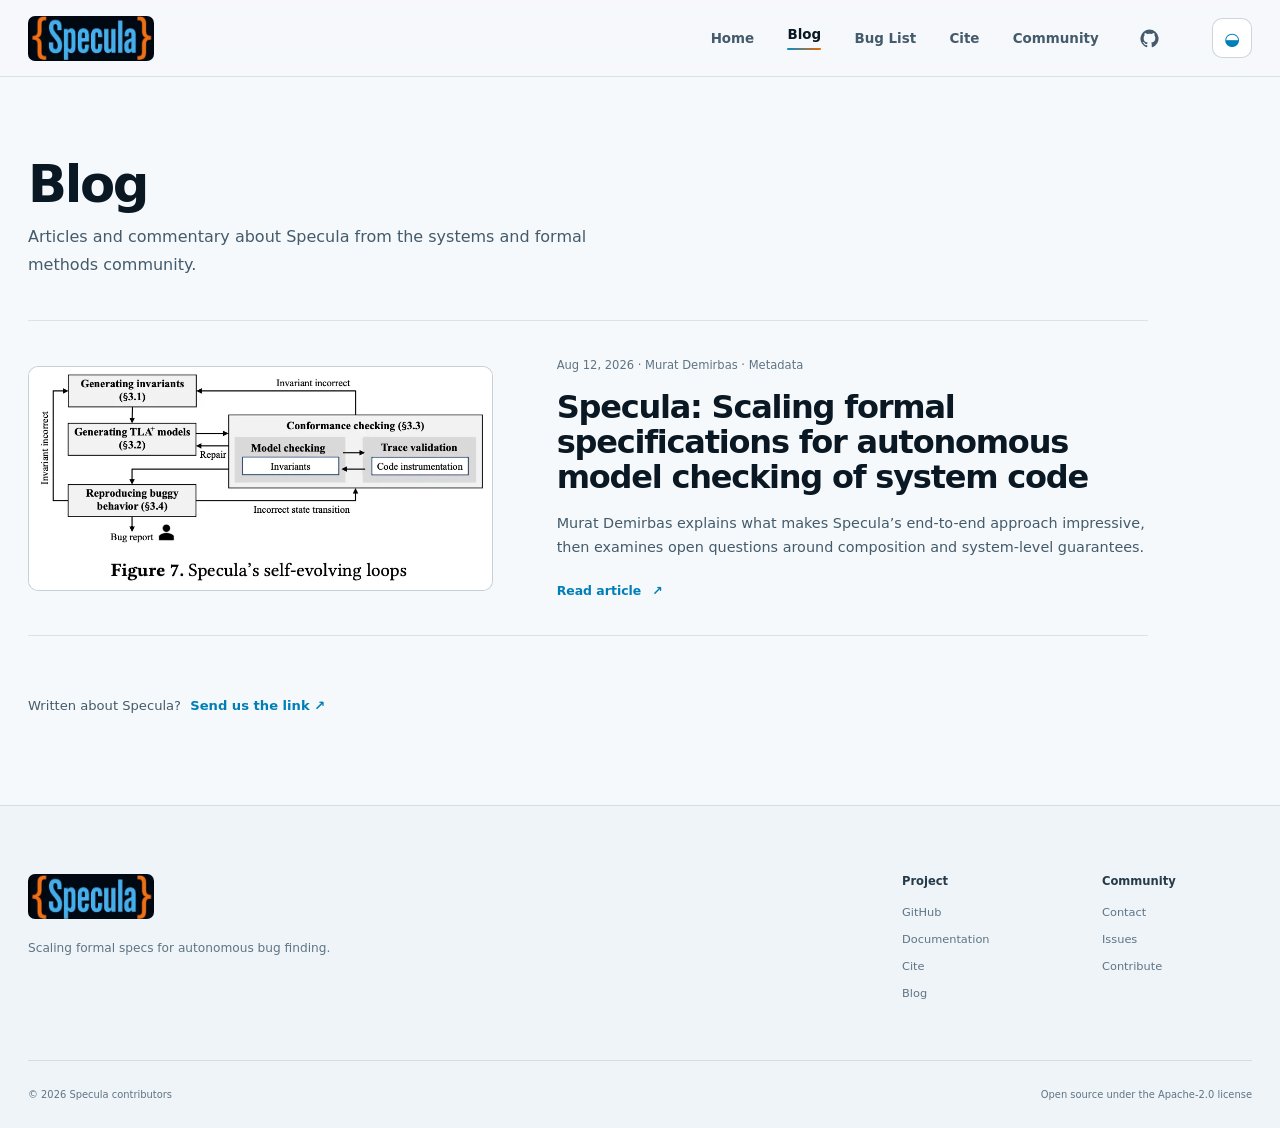
==== commit 02bdabc7: "Use sourced image in simple blog list" ====
--- a/blog/index.html
+++ b/blog/index.html
@@ -95,68 +95,41 @@
         </p>
       </section>
 
-      <section class="writing-section section-shell" aria-labelledby="writing-title">
+      <section class="blog-list section-shell" aria-labelledby="writing-title">
         <h2 id="writing-title" class="sr-only">Writing about Specula</h2>
-        <div class="writing-grid">
-          <article class="writing-card reveal">
-            <div class="writing-visual visual-metadata" aria-hidden="true">
-              <span>{</span>
-              <div><i></i><i></i><i></i><b></b></div>
-              <span>}</span>
-            </div>
-            <div class="writing-copy">
-              <div class="post-meta"><span class="post-kind">Blog</span><span>Aug 12, 2026</span></div>
-              <h3>Specula: Scaling formal specifications for autonomous model checking of system code</h3>
-              <p>
-                A thoughtful analysis of what Specula gets right, plus open
-                questions about composition and system-level guarantees.
-              </p>
-              <div class="writing-footer"><strong>Metadata · Murat Demirbas</strong><a href="https://muratbuffalo.blogspot.com/2026/08/specula-scaling-formal-specifications.html">Read post ↗</a></div>
-            </div>
-          </article>
-
-          <article class="writing-card reveal">
-            <div class="writing-visual visual-newsletter" aria-hidden="true">
-              <strong>TL;DR</strong><span></span><span></span><span></span>
-            </div>
-            <div class="writing-copy">
-              <div class="post-meta"><span class="post-kind">Newsletter</span><span>Aug 13, 2026</span></div>
-              <h3>Specula in TLDR AI</h3>
-              <p>
-                A concise introduction to the end-to-end workflow, from
-                generating TLA+ specifications to reproducing bugs in code.
-              </p>
-              <div class="writing-footer"><strong>TLDR AI</strong><a href="https://ai.tldr.tech/p/2026-08-13-tldr-ai">Read issue ↗</a></div>
-            </div>
-          </article>
-
-          <article class="writing-card reveal">
-            <div class="writing-visual visual-review" aria-hidden="true">
-              <div><span></span><span></span><span></span><span></span></div>
-              <i></i><i></i><i></i>
-            </div>
-            <div class="writing-copy">
-              <div class="post-meta"><span class="post-kind">Paper review</span><span>Moonlight</span></div>
-              <h3>A structured review of Specula</h3>
-              <p>
-                A section-by-section guide to specification generation,
-                conformance checking, reproduction, and self-evolving loops.
-              </p>
-              <div class="writing-footer"><strong>Moonlight</strong><a href="https://www.themoonlight.io/en/review/specula-scaling-formal-specifications-for-autonomous-model-checking-of-system-code">Read review ↗</a></div>
-            </div>
-          </article>
-        </div>
+        <article class="blog-entry reveal">
+          <a
+            class="blog-entry-image"
+            href="https://muratbuffalo.blogspot.com/2026/08/specula-scaling-formal-specifications.html"
+            aria-label="Read Specula: Scaling formal specifications for autonomous model checking of system code"
+          >
+            <img
+              src="../assets/blog-specula-self-evolving-loops.webp"
+              width="892"
+              height="430"
+              alt="Diagram of Specula's self-evolving specification, conformance checking, and bug reproduction loops"
+              loading="lazy"
+              decoding="async"
+            />
+          </a>
+          <div class="blog-entry-copy">
+            <p class="blog-entry-meta">Aug 12, 2026 · Murat Demirbas · Metadata</p>
+            <h3>Specula: Scaling formal specifications for autonomous model checking of system code</h3>
+            <p>
+              Murat Demirbas explains what makes Specula’s end-to-end approach
+              impressive, then examines open questions around composition and
+              system-level guarantees.
+            </p>
+            <a class="blog-entry-link" href="https://muratbuffalo.blogspot.com/2026/08/specula-scaling-formal-specifications.html">
+              Read article <span aria-hidden="true">↗</span>
+            </a>
+          </div>
+        </article>
       </section>
 
-      <section class="submit-writing submit-writing-compact section-shell reveal">
-        <div>
-          <h2>Written about Specula?</h2>
-          <p>Send us the link and we’ll add it here.</p>
-        </div>
-        <a class="button button-primary" href="https://github.com/specula-org/Specula/issues">
-          Share an article <span aria-hidden="true">↗</span>
-        </a>
-      </section>
+      <p class="blog-submit section-shell reveal">
+        Written about Specula? <a href="https://github.com/specula-org/Specula/issues">Send us the link ↗</a>
+      </p>
     </main>
 
     <footer class="site-footer">
--- a/styles.css
+++ b/styles.css
@@ -3265,6 +3265,124 @@
   }
 }
 
+/* Simple editorial list for externally authored Blog posts. */
+.blog-hero {
+  padding-block: 82px 42px;
+}
+
+.blog-hero h1 {
+  font-size: clamp(2.8rem, 4vw, 3.55rem);
+  letter-spacing: -0.045em;
+}
+
+.blog-list {
+  padding-bottom: 62px;
+}
+
+.blog-entry {
+  display: grid;
+  grid-template-columns: minmax(0, 0.88fr) minmax(0, 1.12fr);
+  gap: clamp(34px, 5vw, 70px);
+  align-items: center;
+  max-width: 1120px;
+  padding-block: 36px;
+  border-block: 1px solid var(--line);
+}
+
+.blog-entry-image {
+  display: block;
+  overflow: hidden;
+  border: 1px solid var(--line-strong);
+  border-radius: 10px;
+  background: #f7f7f5;
+  transition: border-color 170ms ease, transform 170ms ease;
+}
+
+.blog-entry-image:hover {
+  border-color: color-mix(in srgb, var(--blue) 52%, transparent);
+  transform: translateY(-2px);
+}
+
+.blog-entry-image img {
+  display: block;
+  width: 100%;
+  height: auto;
+}
+
+.blog-entry-copy {
+  min-width: 0;
+}
+
+.blog-entry-meta {
+  margin: 0 0 15px;
+  color: var(--muted);
+  font-size: 0.72rem;
+  line-height: 1.5;
+}
+
+.blog-entry-copy h3 {
+  max-width: 650px;
+  margin: 0 0 16px;
+  font-size: clamp(1.65rem, 2.5vw, 2.35rem);
+  line-height: 1.1;
+  letter-spacing: -0.038em;
+}
+
+.blog-entry-copy > p:not(.blog-entry-meta) {
+  max-width: 620px;
+  margin: 0;
+  color: var(--muted-strong);
+  font-size: 0.9rem;
+  line-height: 1.68;
+}
+
+.blog-entry-link {
+  display: inline-flex;
+  gap: 11px;
+  align-items: center;
+  margin-top: 24px;
+  color: var(--blue-bright);
+  font-size: 0.78rem;
+  font-weight: 680;
+}
+
+.blog-submit {
+  padding-block: 0 92px;
+  margin-block: 0;
+  color: var(--muted-strong);
+  font-size: 0.82rem;
+}
+
+.blog-submit a {
+  margin-left: 5px;
+  color: var(--blue-bright);
+  font-weight: 680;
+}
+
+@media (max-width: 760px) {
+  .blog-hero {
+    padding-block: 66px 30px;
+  }
+
+  .blog-hero h1 {
+    font-size: 2.8rem;
+  }
+
+  .blog-entry {
+    grid-template-columns: 1fr;
+    gap: 27px;
+    padding-block: 25px 32px;
+  }
+
+  .blog-entry-copy h3 {
+    font-size: 1.65rem;
+  }
+
+  .blog-submit {
+    padding-bottom: 70px;
+  }
+}
+
 @media (prefers-reduced-motion: reduce) {
   html {
     scroll-behavior: auto;
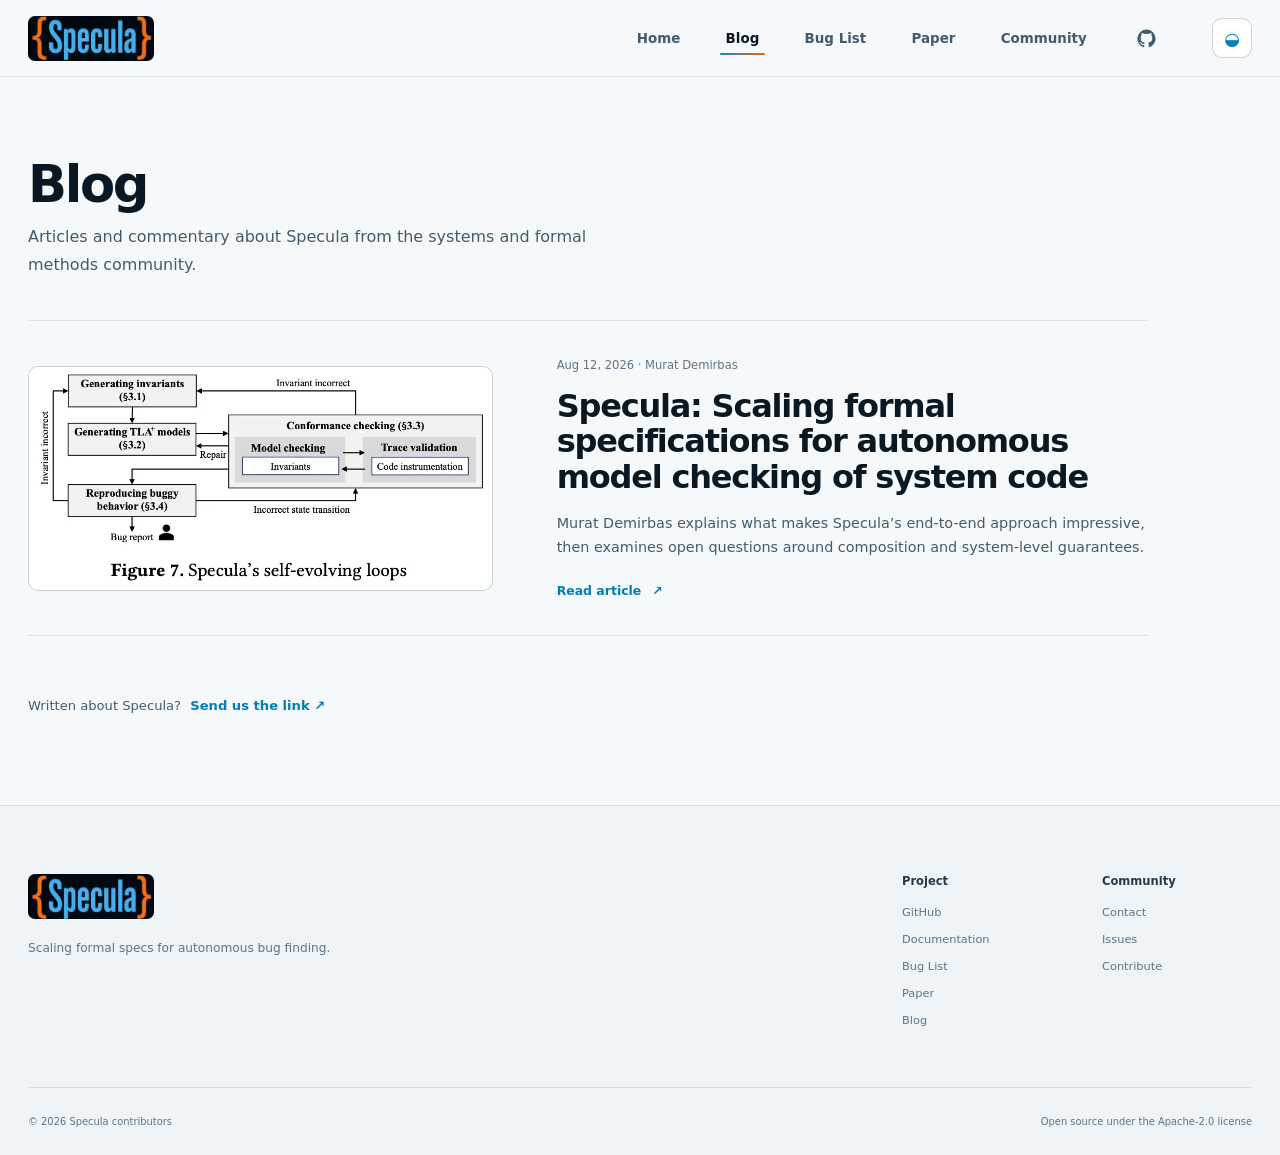
==== commit a201ad91: "Polish motion performance and site consistency" ====
--- a/blog/index.html
+++ b/blog/index.html
@@ -57,8 +57,8 @@
         <nav aria-label="Primary navigation">
           <a href="../">Home</a>
           <a class="nav-current" href="./" aria-current="page">Blog</a>
-          <a href="../#bugs">Bug List</a>
-          <a href="../#cite">Cite</a>
+          <a href="https://docs.google.com/spreadsheets/d/1AVXdKjNfD4952hZqyB-_wTdrzeTw0SD73f3F0zWJ0as/edit?gid=996176958#gid=996176958" target="_blank" rel="noopener noreferrer">Bug List</a>
+          <a href="https://arxiv.org/abs/2607.25333" target="_blank" rel="noopener noreferrer">Paper</a>
           <a href="../#contact">Community</a>
           <a
             class="github-nav"
@@ -113,7 +113,7 @@
             />
           </a>
           <div class="blog-entry-copy">
-            <p class="blog-entry-meta">Aug 12, 2026 · Murat Demirbas · Metadata</p>
+            <p class="blog-entry-meta">Aug 12, 2026 · Murat Demirbas</p>
             <h3>Specula: Scaling formal specifications for autonomous model checking of system code</h3>
             <p>
               Murat Demirbas explains what makes Specula’s end-to-end approach
@@ -145,7 +145,8 @@
             <strong>Project</strong>
             <a href="https://github.com/specula-org/Specula">GitHub</a>
             <a href="https://github.com/specula-org/Specula/blob/main/docs/Usage.md">Documentation</a>
-            <a href="../#cite">Cite</a>
+            <a href="https://docs.google.com/spreadsheets/d/1AVXdKjNfD4952hZqyB-_wTdrzeTw0SD73f3F0zWJ0as/edit?gid=996176958#gid=996176958" target="_blank" rel="noopener noreferrer">Bug List</a>
+            <a href="https://arxiv.org/abs/2607.25333" target="_blank" rel="noopener noreferrer">Paper</a>
             <a href="./">Blog</a>
           </div>
           <div>
--- a/styles.css
+++ b/styles.css
@@ -90,15 +90,14 @@
 body::after {
   position: absolute;
   top: -180px;
-  left: 55%;
+  right: 0;
   z-index: -1;
-  width: 760px;
+  width: min(760px, 100%);
   height: 640px;
   border-radius: 50%;
   content: "";
   pointer-events: none;
   background: radial-gradient(circle, rgba(52, 174, 233, 0.12), transparent 66%);
-  transform: translateX(-20%);
 }
 
 button,
@@ -192,6 +191,14 @@
   transition: color 160ms ease;
 }
 
+nav a:not(.github-nav) {
+  position: relative;
+  display: inline-flex;
+  align-items: center;
+  min-height: 40px;
+  padding-inline: 6px;
+}
+
 nav a:hover {
   color: var(--text);
 }
@@ -201,10 +208,11 @@
 }
 
 .nav-current::after {
-  display: block;
-  width: 100%;
+  position: absolute;
+  right: 0;
+  bottom: 3px;
+  left: 0;
   height: 2px;
-  margin-top: 6px;
   border-radius: 2px;
   content: "";
   background: linear-gradient(90deg, var(--blue), var(--orange));
@@ -212,8 +220,8 @@
 
 .github-nav {
   display: grid;
-  width: 34px;
-  height: 34px;
+  width: 40px;
+  height: 40px;
   place-items: center;
   border-radius: 8px;
 }
@@ -386,9 +394,15 @@
 
 .hero-actions {
   display: flex;
-  flex-wrap: wrap;
-  gap: 13px;
+  flex-wrap: nowrap;
+  gap: 10px;
   margin-top: 35px;
+}
+
+.hero-actions .button {
+  flex: 0 0 auto;
+  padding-inline: 18px;
+  white-space: nowrap;
 }
 
 .button {
@@ -417,6 +431,17 @@
 
 .button-primary:hover {
   background: #ff8c22;
+}
+
+.button-paper {
+  border-color: color-mix(in srgb, var(--blue-bright) 36%, transparent);
+  color: #04121c;
+  background: var(--blue);
+  box-shadow: 0 14px 34px color-mix(in srgb, var(--blue) 17%, transparent);
+}
+
+.button-paper:hover {
+  background: var(--blue-bright);
 }
 
 .button-secondary {
@@ -737,7 +762,12 @@
   border: 1px dashed color-mix(in srgb, var(--blue) 22%, transparent);
   border-radius: 50%;
   content: "";
-  animation: orbit-spin 36s linear infinite;
+  animation: orbit-spin 42s linear infinite paused;
+}
+
+.hero-visual.is-in-view::after {
+  animation-play-state: running;
+  will-change: transform;
 }
 
 .hero-visual > img {
@@ -1498,8 +1528,20 @@
   justify-content: flex-end;
 }
 
+.builder-control-stack {
+  min-width: 0;
+}
+
+.builder-inline-help {
+  margin: 9px 0 0;
+  color: var(--muted);
+  font-size: 0.62rem;
+  line-height: 1.45;
+  text-align: right;
+}
+
 .builder-options button {
-  min-height: 34px;
+  min-height: 38px;
   padding-inline: 11px;
   border: 1px solid var(--line-strong);
   border-radius: 8px;
@@ -1553,7 +1595,7 @@
   display: inline-flex;
   gap: 7px;
   align-items: center;
-  min-height: 31px;
+  min-height: 36px;
   padding-inline: 10px;
   border: 1px solid var(--line-strong);
   border-radius: 6px;
@@ -1587,16 +1629,6 @@
   white-space: pre;
 }
 
-.builder-help {
-  min-height: 51px;
-  padding: 16px 22px;
-  margin: 0;
-  border-top: 1px solid var(--line);
-  color: var(--muted);
-  font-size: 0.65rem;
-  line-height: 1.5;
-}
-
 .support-section {
   padding-block: 120px 132px;
   border-block: 1px solid var(--line);
@@ -1664,26 +1696,6 @@
   margin: 0;
   font-size: 1.25rem;
   letter-spacing: -0.02em;
-}
-
-.support-symbol {
-  display: grid;
-  width: 48px;
-  height: 48px;
-  flex: 0 0 auto;
-  place-items: center;
-  border: 1px solid color-mix(in srgb, var(--blue) 32%, transparent);
-  border-radius: 12px;
-  color: var(--blue-bright);
-  background: var(--blue-faint);
-  font-family: ui-monospace, "SFMono-Regular", Menlo, Consolas, monospace;
-  font-size: 1rem;
-}
-
-.support-symbol-orange {
-  border-color: color-mix(in srgb, var(--orange) 34%, transparent);
-  color: var(--orange);
-  background: var(--orange-faint);
 }
 
 .support-items {
@@ -1728,10 +1740,58 @@
   background: var(--orange-faint);
 }
 
+.support-items .brand-icon {
+  width: 40px;
+  min-width: 40px;
+  height: 40px;
+  padding: 0;
+  overflow: hidden;
+  border: 1px solid color-mix(in srgb, var(--blue-bright) 32%, transparent);
+  border-radius: 10px;
+  color: #ffffff;
+  background: color-mix(in srgb, var(--blue) 72%, var(--bg));
+  box-shadow: 0 7px 18px color-mix(in srgb, var(--blue) 17%, transparent);
+}
+
+.support-items .brand-icon img {
+  display: block;
+  width: 22px;
+  height: 22px;
+  object-fit: contain;
+}
+
+.brand-icon--opencode img,
+.brand-icon--pi img,
+.brand-icon--zai img,
+.brand-icon--kimi img {
+  mix-blend-mode: lighten;
+}
+
+.support-items .brand-icon--copilot img {
+  width: 23px;
+  height: 23px;
+}
+
+.support-items .brand-icon--opencode img {
+  width: 36px;
+  height: 36px;
+}
+
+.support-items .brand-icon--pi img {
+  width: 30px;
+  height: 30px;
+}
+
+.support-items .brand-icon--zai img,
+.support-items .brand-icon--kimi img {
+  width: 27px;
+  height: 27px;
+}
+
 .support-items strong {
   overflow: hidden;
   color: var(--text-soft);
-  font-size: 0.77rem;
+  font-size: 0.82rem;
   font-weight: 650;
   text-overflow: ellipsis;
   white-space: nowrap;
@@ -1746,6 +1806,9 @@
 
 .support-note a {
   color: var(--blue);
+  text-decoration: underline;
+  text-decoration-color: color-mix(in srgb, var(--blue) 58%, transparent);
+  text-underline-offset: 3px;
 }
 
 .bug-list-section {
@@ -1768,23 +1831,21 @@
     linear-gradient(145deg, var(--surface-2), var(--surface));
 }
 
-.bug-placeholder-copy h2,
-.cite-copy h2 {
+.bug-placeholder-copy h2 {
   margin: 20px 0 18px;
   font-size: clamp(2.2rem, 3.4vw, 3.45rem);
   line-height: 1.04;
   letter-spacing: -0.048em;
 }
 
-.bug-placeholder-copy > p,
-.cite-copy > p {
+.bug-placeholder-copy > p {
   margin: 0;
   color: var(--muted-strong);
   font-size: 0.94rem;
   line-height: 1.7;
 }
 
-.bug-placeholder-table {
+.bug-list-preview {
   overflow: hidden;
   border: 1px solid var(--line-strong);
   border-radius: 12px;
@@ -1792,7 +1853,7 @@
   box-shadow: 0 20px 52px rgba(0, 0, 0, 0.12);
 }
 
-.placeholder-row {
+.bug-list-row {
   display: grid;
   grid-template-columns: 0.85fr 1.25fr 0.75fr;
   gap: 20px;
@@ -1802,11 +1863,11 @@
   border-bottom: 1px solid var(--line);
 }
 
-.placeholder-row:last-child {
+.bug-list-row:last-child {
   border-bottom: 0;
 }
 
-.placeholder-head {
+.bug-list-head {
   min-height: 44px;
   color: var(--muted);
   background: var(--surface-2);
@@ -1816,109 +1877,42 @@
   text-transform: uppercase;
 }
 
-.placeholder-row i {
-  display: block;
-  width: 76%;
-  height: 7px;
-  border-radius: 999px;
-  background: color-mix(in srgb, var(--blue) 24%, transparent);
-}
-
-.placeholder-row i:nth-child(2) {
-  width: 92%;
-  background: color-mix(in srgb, var(--text-soft) 12%, transparent);
-}
-
-.placeholder-row b {
-  color: var(--orange-bright);
-  font-family: ui-monospace, "SFMono-Regular", Menlo, Consolas, monospace;
-  font-size: 0.55rem;
-  font-weight: 560;
-}
-
-.coming-soon {
-  position: absolute;
-  top: 20px;
-  right: 22px;
-  padding: 7px 10px;
-  border: 1px solid color-mix(in srgb, var(--orange) 35%, transparent);
+.bug-list-row > strong,
+.bug-list-row > span,
+.bug-list-row > b {
+  min-width: 0;
+}
+
+.bug-list-row > strong {
+  overflow: hidden;
+  color: var(--text-soft);
+  font-size: 0.74rem;
+  font-weight: 680;
+  text-overflow: ellipsis;
+  white-space: nowrap;
+}
+
+.bug-list-row > span {
+  color: var(--muted-strong);
+  font-size: 0.67rem;
+  line-height: 1.35;
+}
+
+.bug-list-row > b {
+  justify-self: start;
+  padding: 5px 8px;
   border-radius: 999px;
   color: var(--orange-bright);
   background: var(--orange-faint);
   font-family: ui-monospace, "SFMono-Regular", Menlo, Consolas, monospace;
-  font-size: 0.56rem;
-  letter-spacing: 0.05em;
-  text-transform: uppercase;
-}
-
-.cite-section {
-  display: grid;
-  grid-template-columns: 0.72fr 1.28fr;
-  gap: clamp(58px, 9vw, 130px);
-  align-items: center;
-  padding-block: 112px 126px;
-}
-
-.bibtex-card {
-  overflow: hidden;
-  border: 1px solid var(--line-strong);
-  border-radius: 14px;
-  background: var(--surface);
-  box-shadow: var(--shadow);
-}
-
-.bibtex-bar {
-  display: flex;
-  align-items: center;
-  justify-content: space-between;
-  min-height: 48px;
-  padding-inline: 16px 11px;
-  border-bottom: 1px solid var(--line);
-  color: var(--muted);
-  background: var(--surface-2);
-  font-family: ui-monospace, "SFMono-Regular", Menlo, Consolas, monospace;
-  font-size: 0.6rem;
-  letter-spacing: 0.08em;
-  text-transform: uppercase;
-}
-
-.bib-copy {
-  display: inline-flex;
-  gap: 7px;
-  align-items: center;
-  min-height: 31px;
-  padding-inline: 10px;
-  border: 1px solid var(--line-strong);
-  border-radius: 6px;
-  color: var(--muted-strong);
-  cursor: pointer;
-  background: var(--surface);
-  font-size: 0.58rem;
-  text-transform: none;
-}
-
-.bib-copy:hover {
-  border-color: color-mix(in srgb, var(--blue) 48%, transparent);
-  color: var(--text);
-}
-
-.bibtex-card pre {
-  padding: 24px;
-  margin: 0;
-  overflow: auto;
-  color: var(--text-soft);
-  background:
-    linear-gradient(var(--grid-color) 1px, transparent 1px),
-    var(--surface);
-  background-size: 100% 27px;
-  font-family: ui-monospace, "SFMono-Regular", Menlo, Consolas, monospace;
-  font-size: 0.68rem;
-  line-height: 1.72;
-  tab-size: 2;
-}
-
-.bibtex-card code {
-  font: inherit;
+  font-size: 0.55rem;
+  font-weight: 650;
+  text-transform: lowercase;
+}
+
+.bug-list-row > .status-fixed {
+  color: var(--blue-bright);
+  background: var(--blue-faint);
 }
 
 .closing-section {
@@ -2403,16 +2397,17 @@
 
 .motion-ready .reveal {
   opacity: 0;
-  transform: translateY(18px);
+  transform: translate3d(0, 14px, 0);
   transition:
-    opacity 680ms cubic-bezier(0.22, 1, 0.36, 1),
-    transform 680ms cubic-bezier(0.22, 1, 0.36, 1);
+    opacity 620ms cubic-bezier(0.22, 1, 0.36, 1),
+    transform 620ms cubic-bezier(0.22, 1, 0.36, 1);
   transition-delay: var(--reveal-delay, 0ms);
+  will-change: opacity, transform;
 }
 
 .motion-ready .reveal.is-visible {
   opacity: 1;
-  transform: translateY(0);
+  transform: translate3d(0, 0, 0);
 }
 
 @keyframes reveal-up {
@@ -2490,7 +2485,7 @@
   }
 }
 
-@media (min-width: 840px) and (max-width: 1100px) {
+@media (min-width: 980px) and (max-width: 1100px) {
   .hero {
     grid-template-columns: minmax(0, 0.96fr) minmax(390px, 1.04fr);
     gap: clamp(28px, 4vw, 46px);
@@ -2512,13 +2507,11 @@
     max-width: 620px;
   }
 
-  .bug-placeholder,
-  .cite-section {
+  .bug-placeholder {
     grid-template-columns: 1fr;
   }
 
-  .bug-placeholder-copy,
-  .cite-copy {
+  .bug-placeholder-copy {
     max-width: 680px;
   }
 
@@ -2560,8 +2553,12 @@
     justify-content: flex-end;
   }
 
-  nav a {
+  nav a:not(.github-nav) {
     display: none;
+  }
+
+  nav a:nth-child(-n + 2) {
+    display: inline-flex;
   }
 
   nav a:last-child {
@@ -2593,6 +2590,10 @@
   .hero-actions,
   .hero-actions .button {
     width: 100%;
+  }
+
+  .hero-actions {
+    flex-direction: column;
   }
 
   .hero-visual {
@@ -2812,8 +2813,8 @@
     font-size: 0.66rem;
   }
 
-  .builder-help {
-    padding-inline: 16px;
+  .builder-inline-help {
+    text-align: left;
   }
 
   .blog-hero {
@@ -2892,25 +2893,14 @@
     padding: 54px 22px 28px;
   }
 
-  .bug-placeholder-copy h2,
-  .cite-copy h2 {
+  .bug-placeholder-copy h2 {
     font-size: clamp(2.25rem, 10vw, 3.4rem);
   }
 
-  .placeholder-row {
+  .bug-list-row {
     grid-template-columns: 0.8fr 1.1fr 0.8fr;
     gap: 10px;
     padding-inline: 12px;
-  }
-
-  .cite-section {
-    gap: 44px;
-    padding-block: 82px 94px;
-  }
-
-  .bibtex-card pre {
-    padding: 19px 16px;
-    font-size: 0.6rem;
   }
 
   .command-panel {
@@ -3083,35 +3073,6 @@
   border-radius: 50%;
 }
 
-.visual-newsletter {
-  align-content: center;
-  gap: 8px;
-}
-
-.visual-newsletter strong {
-  color: var(--blue-bright);
-  font-family: ui-monospace, "SFMono-Regular", Menlo, Consolas, monospace;
-  font-size: 1.7rem;
-  letter-spacing: -0.06em;
-}
-
-.visual-newsletter span {
-  display: block;
-  width: 120px;
-  height: 4px;
-  border-radius: 4px;
-  background: color-mix(in srgb, var(--text-soft) 15%, transparent);
-}
-
-.visual-newsletter span:nth-of-type(2) {
-  width: 86px;
-  background: color-mix(in srgb, var(--orange) 55%, transparent);
-}
-
-.visual-newsletter span:nth-of-type(3) {
-  width: 104px;
-}
-
 .visual-review > div {
   position: relative;
   display: grid;
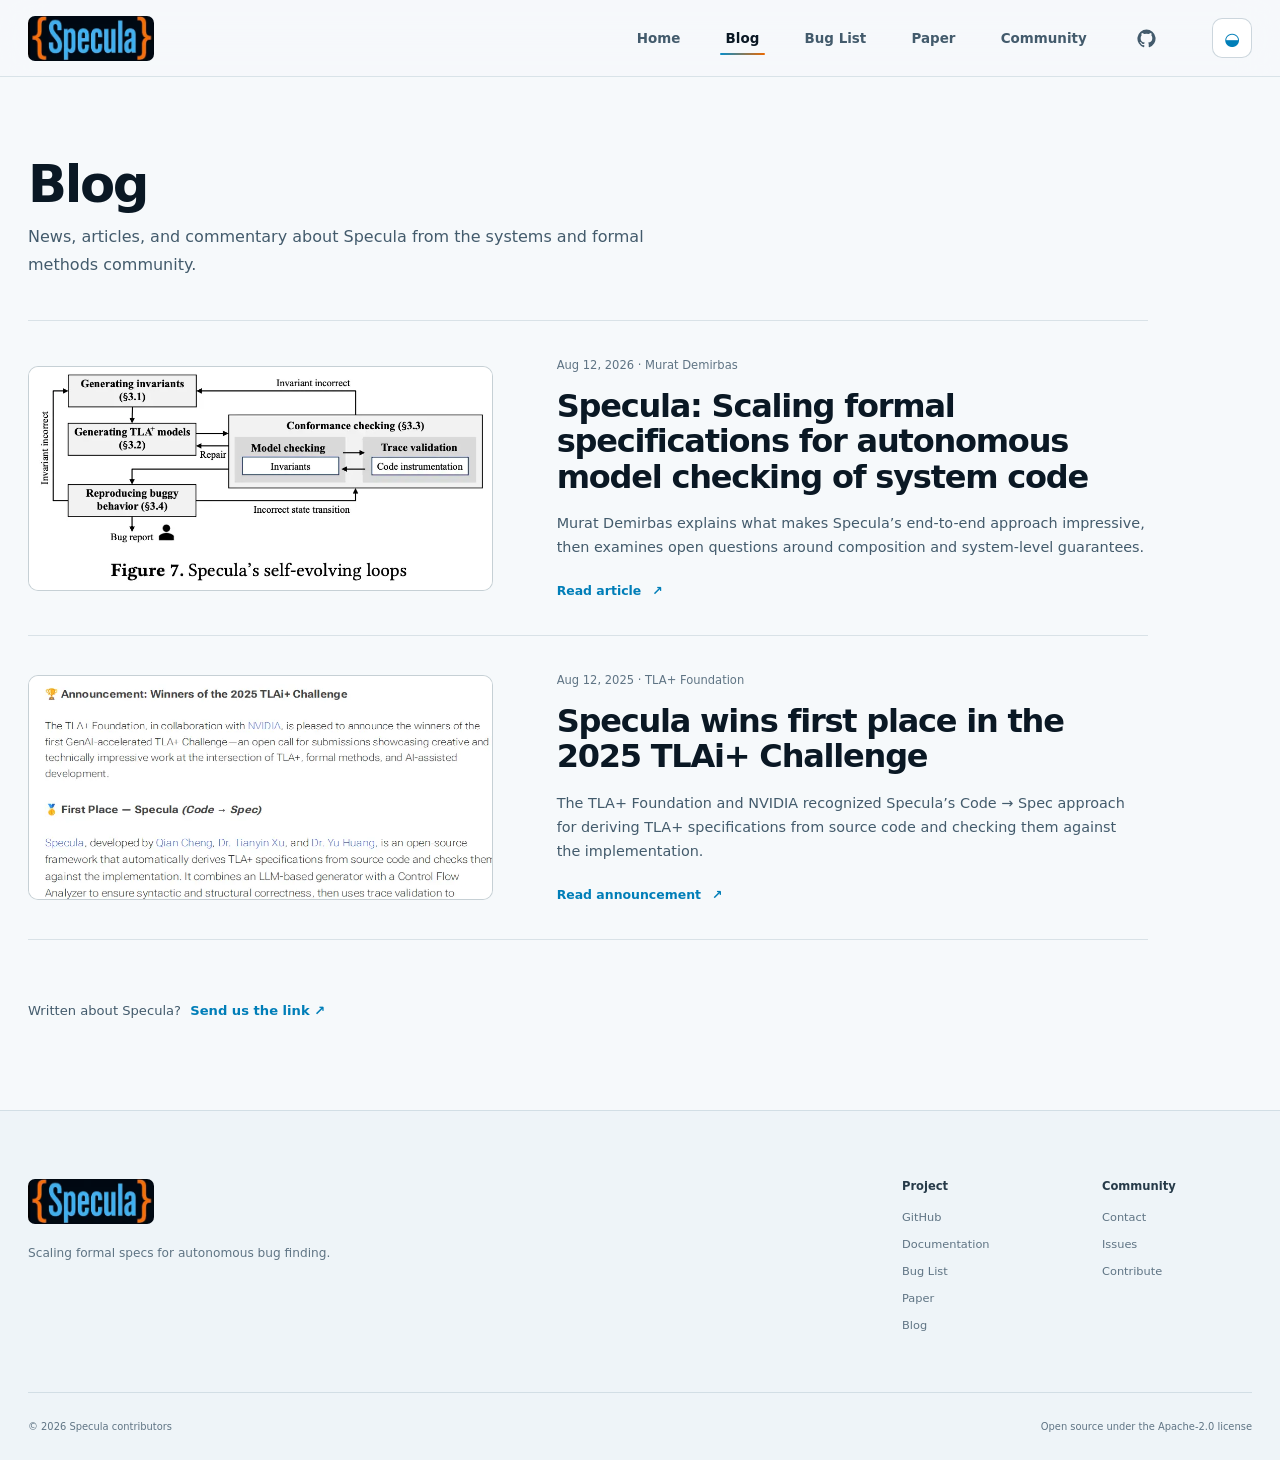
==== commit 0d095bd0: "Add TLAi challenge win to blog" ====
--- a/blog/index.html
+++ b/blog/index.html
@@ -5,13 +5,13 @@
     <meta name="viewport" content="width=device-width, initial-scale=1" />
     <meta
       name="description"
-      content="Independent articles, reviews, and community perspectives about Specula."
+      content="News, articles, and community perspectives about Specula."
     />
     <meta name="theme-color" content="#050d16" />
     <meta property="og:title" content="Specula Blog — Community writing and coverage" />
     <meta
       property="og:description"
-      content="Independent articles, reviews, and community perspectives about Specula."
+      content="News, articles, and community perspectives about Specula."
     />
     <meta property="og:type" content="website" />
     <meta property="og:url" content="https://specula.info/blog/" />
@@ -19,7 +19,7 @@
     <meta name="twitter:title" content="Specula Blog — Community writing and coverage" />
     <meta
       name="twitter:description"
-      content="Independent articles, reviews, and community perspectives about Specula."
+      content="News, articles, and community perspectives about Specula."
     />
     <title>Specula Blog — Community writing and coverage</title>
     <link rel="icon" href="../assets/favicon.png" type="image/png" />
@@ -91,12 +91,12 @@
       <section class="blog-hero section-shell" aria-labelledby="blog-title">
         <h1 id="blog-title" class="reveal">Blog</h1>
         <p class="blog-lede reveal">
-          Articles and commentary about Specula from the systems and formal methods community.
+          News, articles, and commentary about Specula from the systems and formal methods community.
         </p>
       </section>
 
       <section class="blog-list section-shell" aria-labelledby="writing-title">
-        <h2 id="writing-title" class="sr-only">Writing about Specula</h2>
+        <h2 id="writing-title" class="sr-only">News and writing about Specula</h2>
         <article class="blog-entry reveal">
           <a
             class="blog-entry-image"
@@ -122,6 +122,35 @@
             </p>
             <a class="blog-entry-link" href="https://muratbuffalo.blogspot.com/2026/08/specula-scaling-formal-specifications.html">
               Read article <span aria-hidden="true">↗</span>
+            </a>
+          </div>
+        </article>
+
+        <article class="blog-entry reveal">
+          <a
+            class="blog-entry-image"
+            href="https://foundation.tlapl.us/challenge/index.html"
+            aria-label="Read the official announcement naming Specula first place in the 2025 TLAi+ Challenge"
+          >
+            <img
+              src="../assets/blog-tlai-challenge-first-place.webp"
+              width="920"
+              height="444"
+              alt="Official TLA+ Foundation announcement naming Specula first place in the 2025 TLAi+ Challenge"
+              loading="lazy"
+              decoding="async"
+            />
+          </a>
+          <div class="blog-entry-copy">
+            <p class="blog-entry-meta">Aug 12, 2025 · TLA+ Foundation</p>
+            <h3>Specula wins first place in the 2025 TLAi+ Challenge</h3>
+            <p>
+              The TLA+ Foundation and NVIDIA recognized Specula’s Code → Spec
+              approach for deriving TLA+ specifications from source code and
+              checking them against the implementation.
+            </p>
+            <a class="blog-entry-link" href="https://foundation.tlapl.us/challenge/index.html">
+              Read announcement <span aria-hidden="true">↗</span>
             </a>
           </div>
         </article>
--- a/styles.css
+++ b/styles.css
@@ -1746,11 +1746,11 @@
   height: 40px;
   padding: 0;
   overflow: hidden;
-  border: 1px solid color-mix(in srgb, var(--blue-bright) 32%, transparent);
+  border: 1px solid rgba(7, 21, 34, 0.12);
   border-radius: 10px;
-  color: #ffffff;
-  background: color-mix(in srgb, var(--blue) 72%, var(--bg));
-  box-shadow: 0 7px 18px color-mix(in srgb, var(--blue) 17%, transparent);
+  color: #071522;
+  background: #ffffff;
+  box-shadow: 0 6px 15px rgba(0, 0, 0, 0.09);
 }
 
 .support-items .brand-icon img {
@@ -1758,13 +1758,6 @@
   width: 22px;
   height: 22px;
   object-fit: contain;
-}
-
-.brand-icon--opencode img,
-.brand-icon--pi img,
-.brand-icon--zai img,
-.brand-icon--kimi img {
-  mix-blend-mode: lighten;
 }
 
 .support-items .brand-icon--copilot img {
@@ -3250,6 +3243,10 @@
   border-block: 1px solid var(--line);
 }
 
+.blog-entry + .blog-entry {
+  border-top: 0;
+}
+
 .blog-entry-image {
   display: block;
   overflow: hidden;
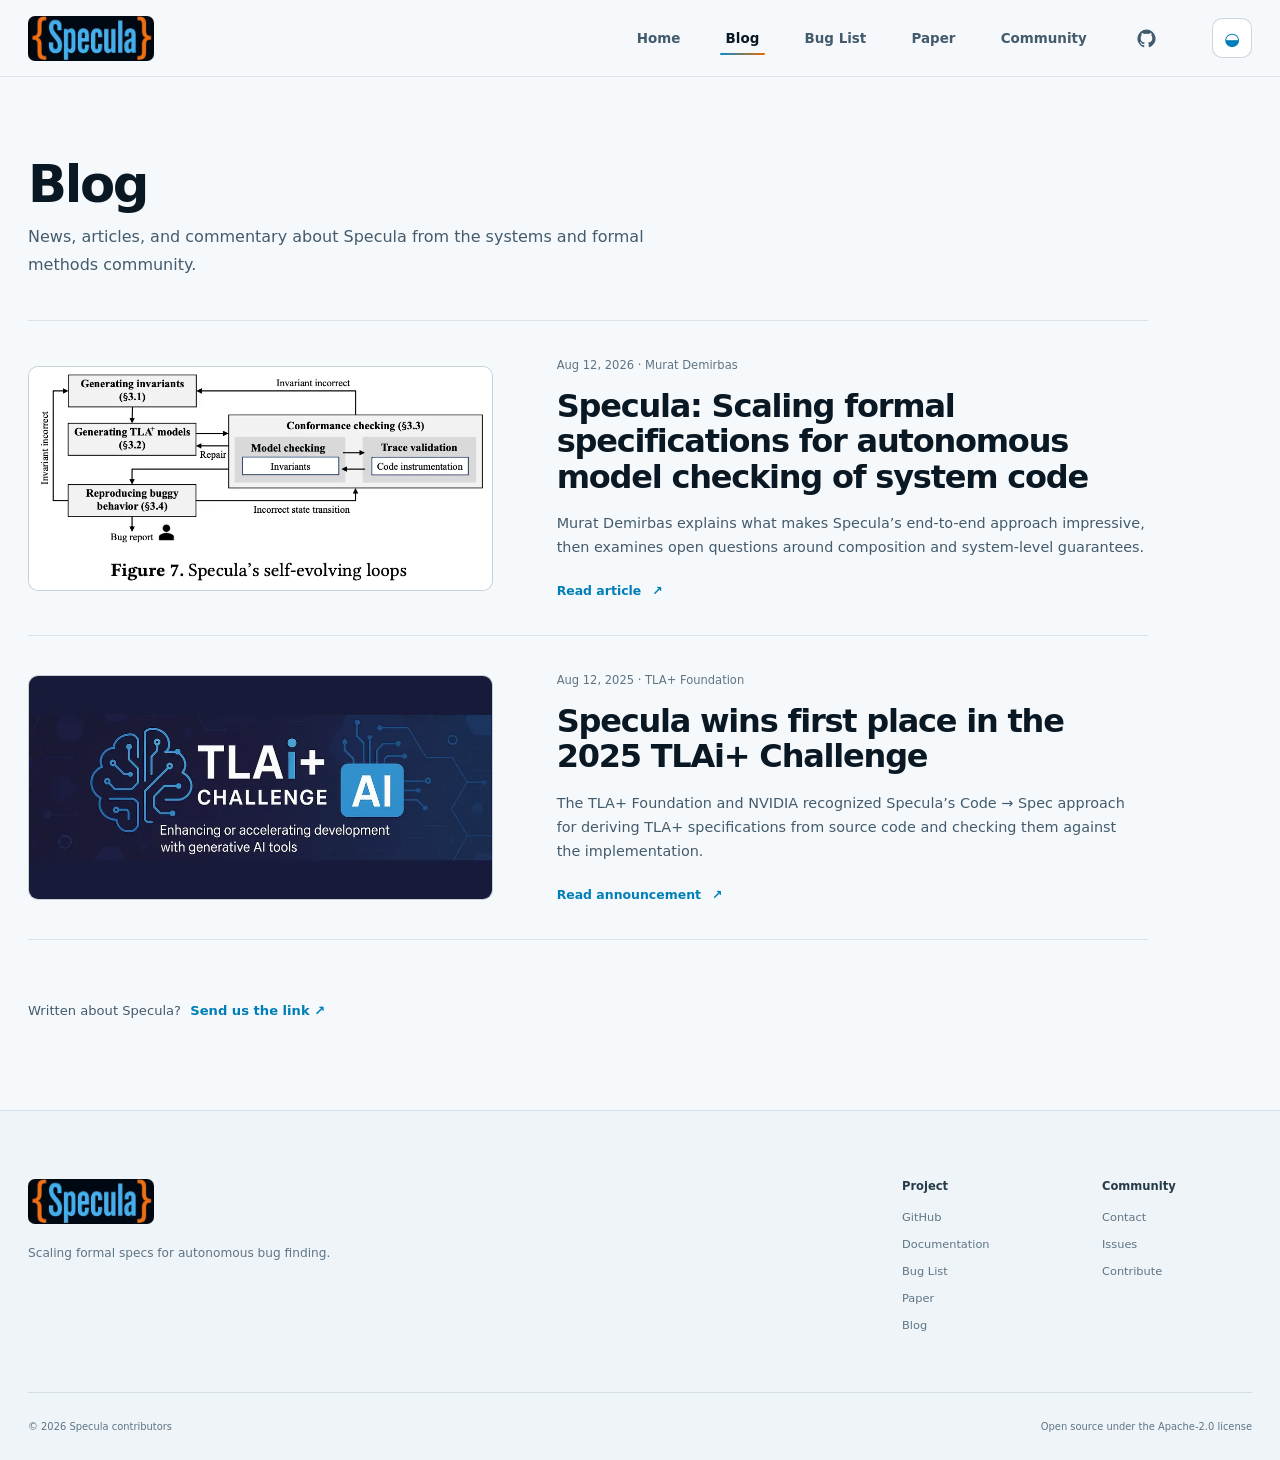
==== commit 4ff36fa8: "Use official TLAi challenge banner" ====
--- a/blog/index.html
+++ b/blog/index.html
@@ -136,7 +136,7 @@
               src="../assets/blog-tlai-challenge-first-place.webp"
               width="920"
               height="444"
-              alt="Official TLA+ Foundation announcement naming Specula first place in the 2025 TLAi+ Challenge"
+              alt="Official banner for the 2025 TLAi+ Challenge"
               loading="lazy"
               decoding="async"
             />
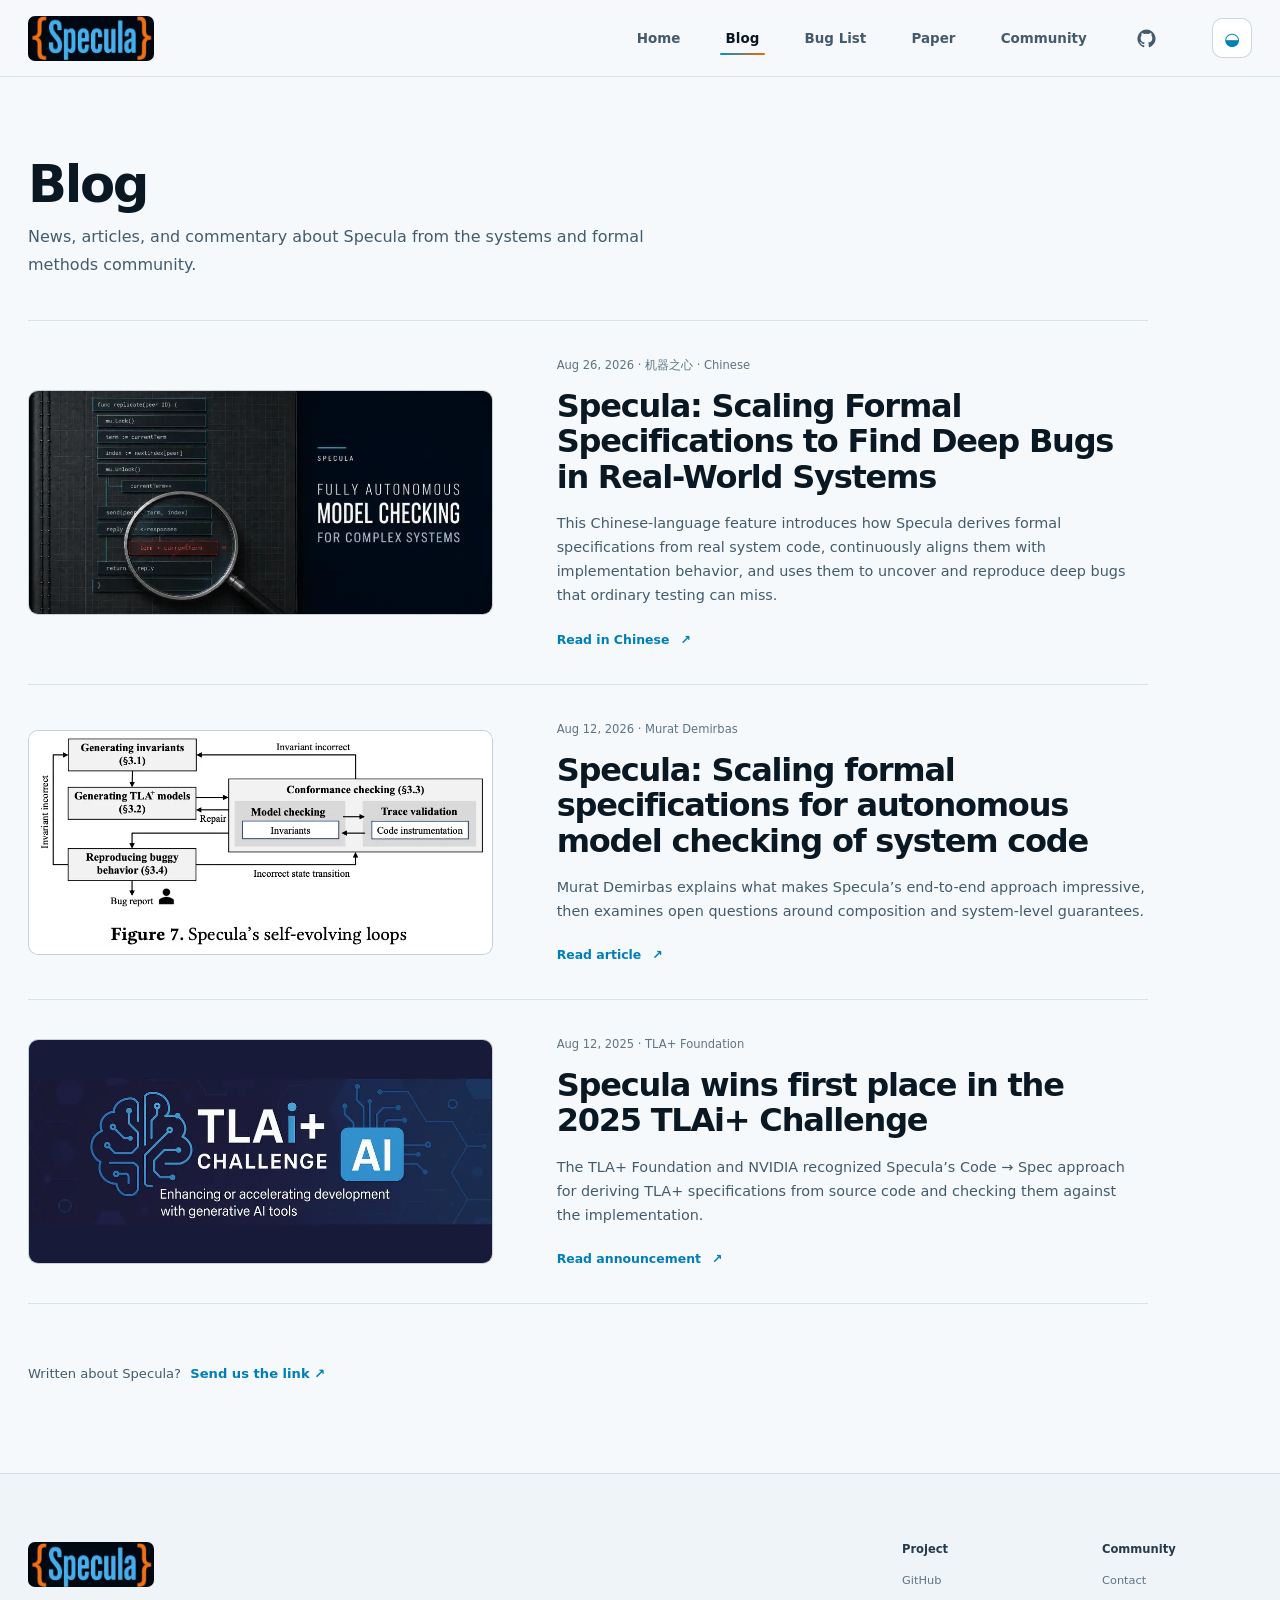
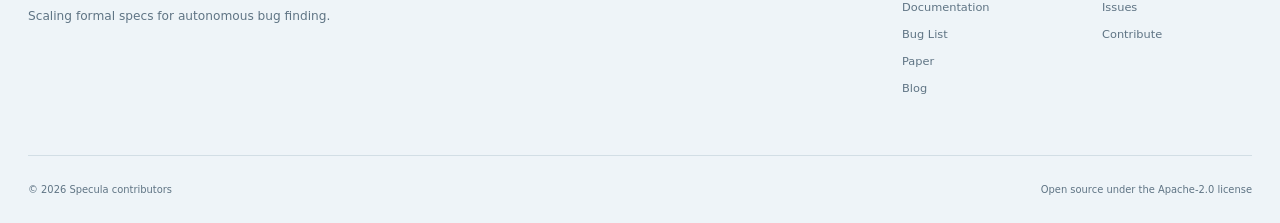
==== commit 1f10a35d: "Add Chinese Specula feature to blog" ====
--- a/blog/index.html
+++ b/blog/index.html
@@ -100,6 +100,37 @@
         <article class="blog-entry reveal">
           <a
             class="blog-entry-image"
+            href="https://www.jiqizhixin.com/articles/2026-08-26-9"
+            hreflang="zh-CN"
+            aria-label="Read the Chinese-language feature about Specula on 机器之心"
+          >
+            <img
+              src="../assets/blog-jiqizhixin-specula.webp"
+              width="920"
+              height="444"
+              alt="Article illustration showing Specula inspecting concurrent system code with a magnifying glass"
+              loading="lazy"
+              decoding="async"
+            />
+          </a>
+          <div class="blog-entry-copy">
+            <p class="blog-entry-meta">Aug 26, 2026 · <span lang="zh-CN">机器之心</span> · Chinese</p>
+            <h3>Specula: Scaling Formal Specifications to Find Deep Bugs in Real-World Systems</h3>
+            <p>
+              This Chinese-language feature introduces how Specula derives
+              formal specifications from real system code, continuously aligns
+              them with implementation behavior, and uses them to uncover and
+              reproduce deep bugs that ordinary testing can miss.
+            </p>
+            <a class="blog-entry-link" href="https://www.jiqizhixin.com/articles/2026-08-26-9" hreflang="zh-CN">
+              Read in Chinese <span aria-hidden="true">↗</span>
+            </a>
+          </div>
+        </article>
+
+        <article class="blog-entry reveal">
+          <a
+            class="blog-entry-image"
             href="https://muratbuffalo.blogspot.com/2026/08/specula-scaling-formal-specifications.html"
             aria-label="Read Specula: Scaling formal specifications for autonomous model checking of system code"
           >
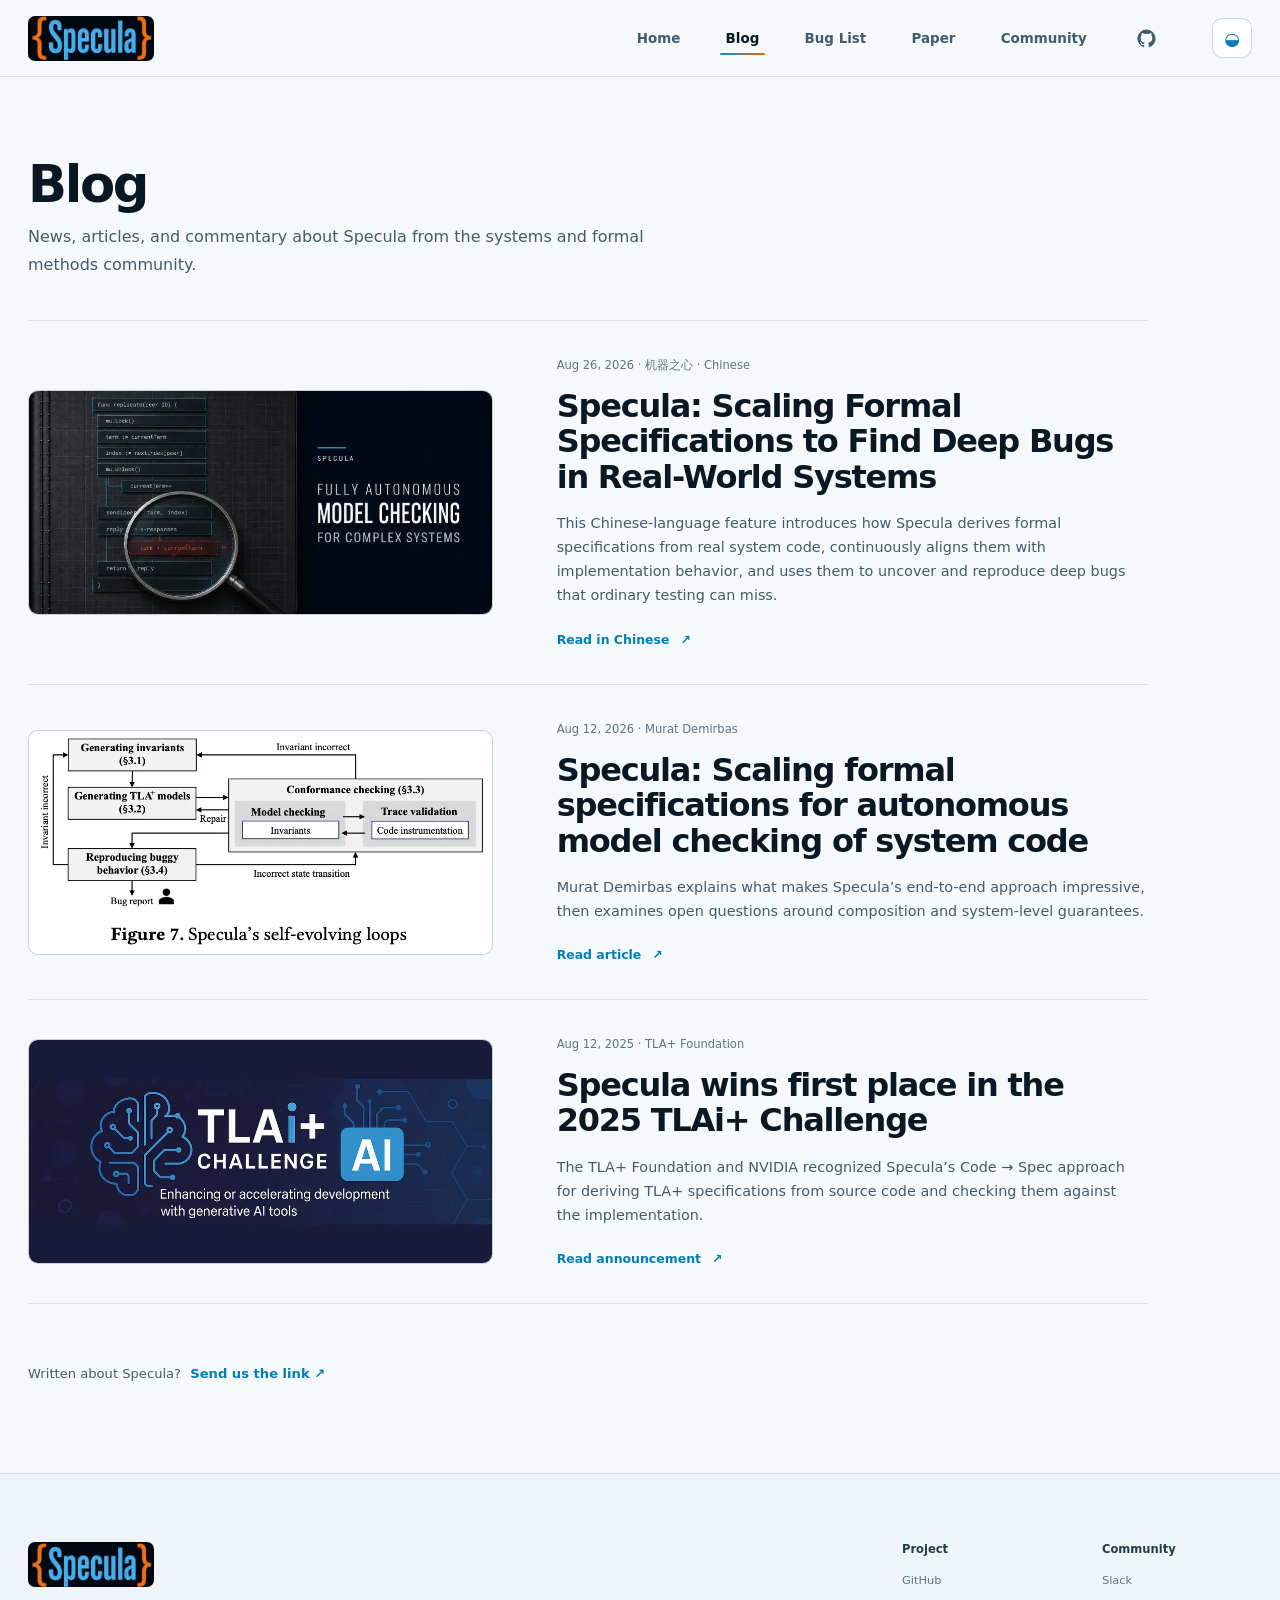
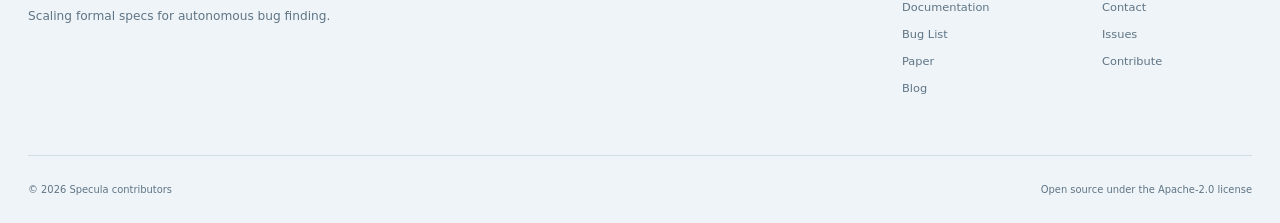
==== commit 07de906b: "Add Slack community entry" ====
--- a/blog/index.html
+++ b/blog/index.html
@@ -211,6 +211,7 @@
           </div>
           <div>
             <strong>Community</strong>
+            <a href="https://join.slack.com/t/agentictla/shared_invite/zt-48n6xr39t-kFPa9_spFJSj6Sf4M4Qa4w" target="_blank" rel="noopener noreferrer">Slack</a>
             <a href="../#contact">Contact</a>
             <a href="https://github.com/specula-org/Specula/issues">Issues</a>
             <a href="https://github.com/specula-org/Specula/blob/main/CONTRIBUTING.md">Contribute</a>
--- a/styles.css
+++ b/styles.css
@@ -1947,9 +1947,21 @@
   line-height: 1.65;
 }
 
+.contact-actions {
+  display: flex;
+  flex: 0 0 224px;
+  flex-direction: column;
+  gap: 12px;
+  width: 224px;
+  margin-left: 50px;
+}
+
+.contact-actions .button {
+  width: 100%;
+}
+
 .button-inverse {
   flex: 0 0 auto;
-  margin-left: 50px;
   border-color: rgba(3, 16, 27, 0.15);
   color: #f4f9fc;
   background: #07131e;
@@ -1958,6 +1970,27 @@
 
 .button-inverse:hover {
   background: #0d2131;
+}
+
+.button-icon {
+  display: block;
+  flex: 0 0 auto;
+  width: 20px;
+  height: 20px;
+  object-fit: contain;
+}
+
+.button-contact-secondary {
+  border-color: rgba(6, 17, 27, 0.16);
+  color: #06111b;
+  background: rgba(255, 255, 255, 0.3);
+  box-shadow: 0 10px 24px rgba(5, 18, 29, 0.08);
+  backdrop-filter: blur(10px);
+}
+
+.button-contact-secondary:hover {
+  border-color: rgba(6, 17, 27, 0.26);
+  background: rgba(255, 255, 255, 0.48);
 }
 
 .site-footer {
@@ -2927,6 +2960,11 @@
 
   .button-inverse {
     width: 100%;
+  }
+
+  .contact-actions {
+    flex-basis: auto;
+    width: 100%;
     margin-left: 0;
   }
 
